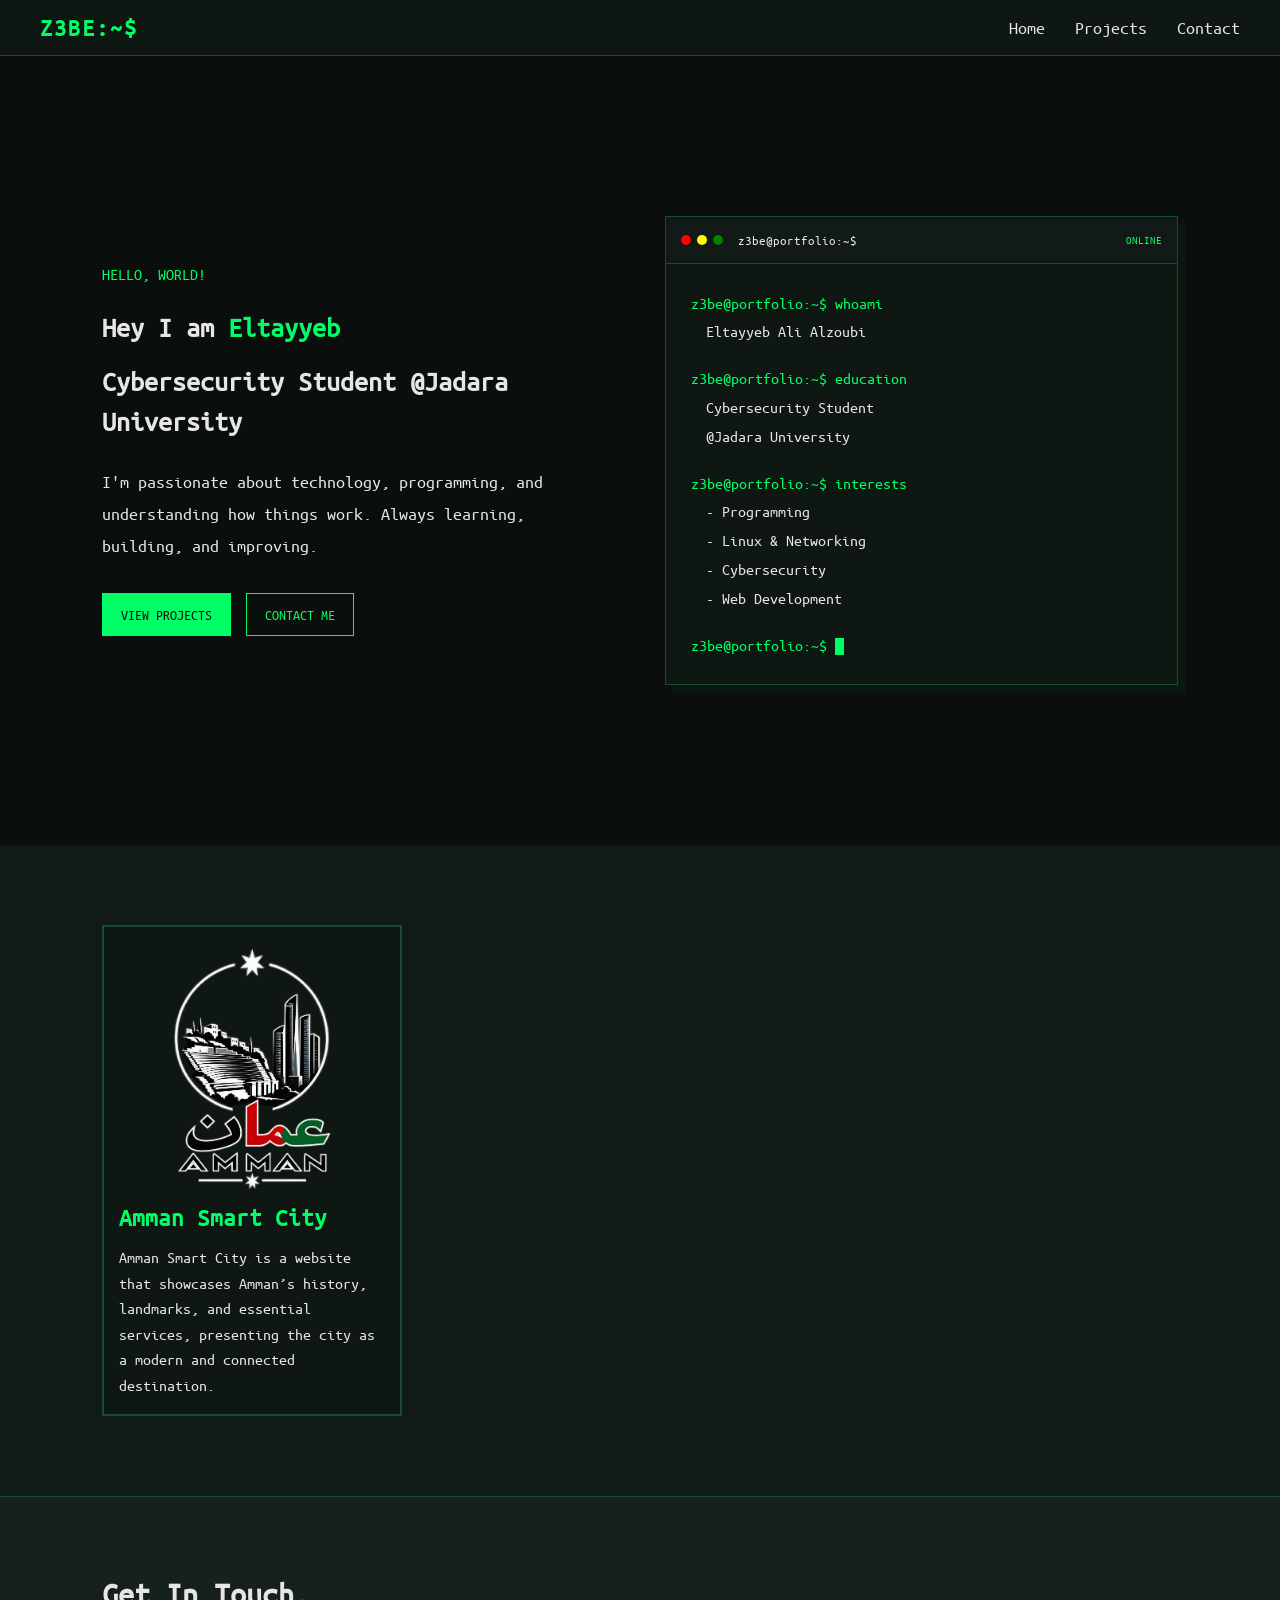
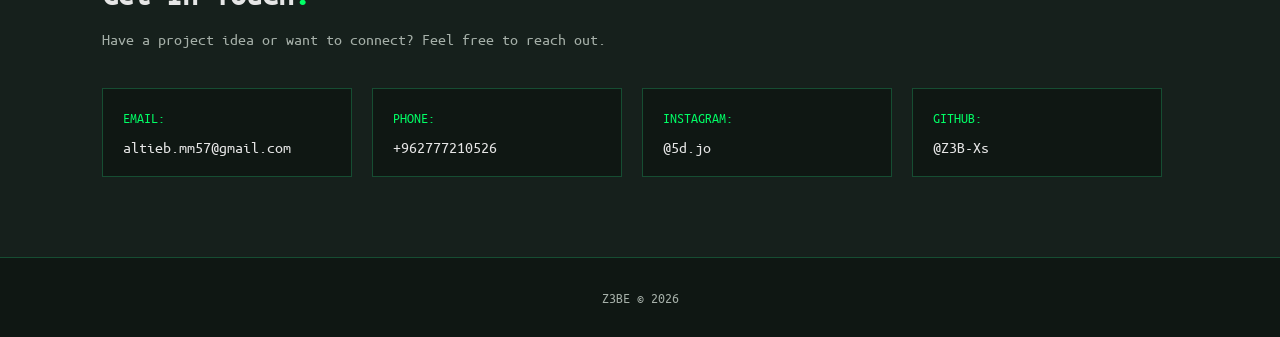
==== index.html @ fecc51f5 "commit" ====
<!DOCTYPE html>
<html lang="en">

<head>
    <meta charset="UTF-8">
    <meta name="viewport" content="width=device-width, initial-scale=1.0">
    <link rel="icon" href="images/Z3BE logo(3).png">
    <link rel="stylesheet" href="CSS/style.css">
    <title>Home</title>
</head>

<body>

    <header>

        <div class="logo-container">
            <a href="index.html">
                <h1>Z3BE:~$</h1>
            </a>
        </div>

        <nav>
            <a href="#home">Home</a>
            <a href="#projects">Projects</a>
            <a href="#contact">Contact</a>
        </nav>

    </header>

    <section class="hero" id="home">

        <div class="hero-content">

            <p class="hello">HELLO, WORLD!</p>

            <h2>Hey I am <span class="name">Eltayyeb</span></h2>

            <h2>Cybersecurity Student @Jadara University</h2>

            <p class="description">
                I'm passionate about technology, programming,
                and understanding how things work.
                Always learning, building, and improving.
            </p>

            <div class="hero-buttons">
                <a href="#projects" class="btn-primary">VIEW PROJECTS</a>
                <a href="#contact" class="btn-secondary">CONTACT ME</a>
            </div>

        </div>

        <div class="terminal">

            <div class="terminal-header">


                <div class="terminal-dots">
                    <span></span>
                    <span></span>
                    <span></span>
                </div>

                <p>z3be@portfolio:~$</p>

                <span class="terminal-status">ONLINE</span>

            </div>

            <div class="terminal-body">
                <p class="command">z3be@portfolio:~$ whoami</p>
                <p class="output">Eltayyeb Ali Alzoubi</p>

                <p class="command">z3be@portfolio:~$ education</p>
                <p class="output">Cybersecurity Student</p>
                <p class="output">@Jadara University</p>

                <p class="command">z3be@portfolio:~$ interests</p>
                <p class="output">- Programming</p>
                <p class="output">- Linux & Networking</p>
                <p class="output">- Cybersecurity</p>
                <p class="output">- Web Development</p>

                <p class="command">
                    z3be@portfolio:~$ <span class="cursor"></span>
                </p>
            </div>

        </div>

    </section>

    <section class="projects" id="projects">

        <div class="projects-container">

            <div class="card">
                <a href="https://z3b-xs.github.io/smart-city/" target="_blank"><img src="images/Amman Skyline Emblem Logo.webp" alt="Proj1"></a>
                <a href="https://z3b-xs.github.io/smart-city/" target="_blank">
                    <h2>Amman Smart City</h2>
                </a>
                <p>
                    Amman Smart City is a website that showcases Amman’s history, landmarks, and essential services, presenting the city as a modern and connected destination.
                </p>
            </div>

            <!-- <div class="card">
                <p class="label">Project Under Development</p>
                <a href="proj2/v1.1/html/indexv1.1.html" target="_blank"><img src="images/logo-3losh.jpg" alt="Proj1"></a>
                <a href="proj2/v1.1/html/indexv1.1.html" target="_blank">
                    <h2>Alloush Restaurant</h2>
                </a>
                <p>
                    Alloush Restaurant is a modern restaurant website that showcases its menu, signature dishes, location, and contact information, making it easy for customers to explore and order their favorite meals.
                </p>
            </div> -->

        </div>

    </section>

    <section class="contact" id="contact">

        <h2>Get In Touch<span>.</span></h2>

        <p class="contact-description">
            Have a project idea or want to connect?
            Feel free to reach out.
        </p>

        <div class="contact-container">

            <div class="contact-item">
                <span class="contact-label">EMAIL:</span>
                <a href="mailto:altieb.mm57@gmail.com">
                    altieb.mm57@gmail.com
                </a>
            </div>

            <div class="contact-item">
                <span class="contact-label">PHONE:</span>
                <a href="tel:+962777210526">
                    +962777210526
                </a>
            </div>

            <div class="contact-item">
                <span class="contact-label">INSTAGRAM:</span>
                <a href="https://instagram.com/5d.jo" target="_blank" rel="noopener noreferrer">
                    @5d.jo
                </a>
            </div>

            <div class="contact-item">
                <span class="contact-label">GITHUB:</span>
                <a href="https://github.com/Z3B-Xs" target="_blank" rel="noopener noreferrer">
                    @Z3B-Xs
                </a>
            </div>

        </div>

    </section>

    <footer>
        Z3BE &copy; 2026
    </footer>

</body>

</html>
---- CSS/style.css ----
:root {
    --bg: #0a0f0d;
    --card: #0F1713;
    --green: #00FF66;
    --text: #E6E6E6;
    --border: #164d32;
}

@font-face {
    font-family: "UbuntuMono";
    src: url("../Fonts/UbuntuMono-Regular.ttf") format("truetype");
    font-weight: 400;
    font-style: normal;
}

* {
    box-sizing: border-box;
    margin: 0;
    padding: 0;
}

body {
    background-color: var(--bg);
    color: var(--text);
    font-family: "UbuntuMono", monospace;
}

html {
    scroll-behavior: smooth;
}

/*====================
        Header
  ====================*/

header {
    display: flex;
    align-items: center;
    justify-content: space-between;
    padding: 15px 40px;
    background-color: var(--card);
    border-bottom: 1px solid var(--border);
    position: sticky;
    top: 0;
    z-index: 999;
}

.logo-container h1 {
    color: var(--green);
    font-size: 24px;
    letter-spacing: 2px;
}

.logo-container a {
    text-decoration: none;
}

nav {
    display: flex;
    align-items: center;
    gap: 30px;
}

nav a {
    position: relative;
    text-decoration: none;
    color: var(--text);
    font-size: 18px;
    transition: 0.25s ease-in-out;
}

nav a::before {
    content: "> ";
    position: absolute;
    left: -15px;
    color: var(--green);
    opacity: 0;
    transition: 0.25s ease-in-out;
}

nav a:hover {
    color: #00B84F;
}

nav a:hover::before {
    opacity: 1;
}

/*====================
        Hero
====================*/

.hero {
    min-height: calc(100vh - 111px);
    display: grid;
    grid-template-columns: 1fr 1fr;
    align-items: center;
    gap: 50px;
    padding: 60px 8%;
}

.hero-content {
    max-width: 650px;
    min-width: 0;
}

.hello {
    color: var(--green);
    font-size: 16px;
    margin-bottom: 25px;
}

.hero-content h2 {
    font-size: 28px;
    line-height: 1.4;
    margin-bottom: 15px;
}

.name {
    color: var(--green);
}

.description {
    color: var(--text);
    font-size: 18px;
    line-height: 1.8;
    max-width: 550px;
    margin-top: 25px;
}

.hero-buttons {
    display: flex;
    flex-wrap: wrap;
    gap: 15px;
    margin-top: 30px;
}

.hero-buttons a {
    display: inline-block;
    padding: 12px 18px;
    text-decoration: none;
    text-align: center;
    font-size: 14px;
    border: 1px solid var(--green);
    transition: 0.25s ease-in-out;
}

.btn-primary {
    background-color: var(--green);
    color: var(--bg);
}

.btn-primary:hover {
    background-color: transparent;
    color: var(--green);
}

.btn-secondary {
    background-color: transparent;
    color: var(--green);
}

.btn-secondary:hover {
    background-color: var(--green);
    color: var(--bg);
}

/*====================
        Terminal
====================*/

.terminal {
    min-width: 0;
    background-color: var(--card);
    border: 1px solid var(--border);
    box-shadow: 8px 8px 0 rgba(0, 255, 102, 0.04);
}

.terminal-header {
    display: flex;
    align-items: center;
    gap: 15px;
    padding: 15px;
    background-color: #121a17;
    border-bottom: 1px solid var(--border);
}

.terminal-dots {
    display: flex;
    gap: 6px;
}

.terminal-dots span {
    width: 10px;
    height: 10px;
    border-radius: 50%;
    background-color: red;
}

.terminal-dots span:nth-child(2) {
    background-color: yellow;
}

.terminal-dots span:nth-child(3) {
    background-color: green;
}

.terminal-header p {
    color: var(--text);
    font-size: 13px;
}

.terminal-status {
    margin-left: auto;
    color: var(--green);
    font-size: 11px;
}

.terminal-body {
    padding: 25px;
    line-height: 1.8;
    overflow-wrap: anywhere;
}

.command {
    color: var(--green);
    margin-top: 18px;
}

.command:first-child {
    margin-top: 0;
}

.output {
    color: var(--text);
    padding-left: 15px;
}

.cursor {
    display: inline-block;
    width: 9px;
    height: 17px;
    background-color: var(--green);
    vertical-align: middle;
    animation: blink 1s steps(2, start) infinite;
}

@keyframes blink {
    to {
        visibility: hidden;
    }
}

/*====================
        Projects
====================*/

.projects {
    background-color: #121a17;
    padding: 80px 8%;
}

.projects-container {
    display: flex;
    flex-wrap: wrap;
    gap: 20px;
}

.card {
    position: relative;
    background-color: var(--card);
    border: 2px solid var(--border);
    width: 300px;
    min-height: 400px;
    padding: 15px;
}

.card:hover {
    box-shadow: 3px 3px rgba(0, 255, 102, 0.12);
    transform: translateY(-5px);
}

.card img {
    width: 100%;
    height: 250px;
    object-fit: contain;
    margin-bottom: 10px;
}

.card .label {
    position: absolute;
    top: 5px;
    right: 5px;
    z-index: 999;
    border: 1px solid var(--border);
    border-radius: 25px;
    padding: 10px;
    background-color: var(--bg);
}

.card h2 {
    color: var(--green);
    font-size: 25px;
    margin-bottom: 15px;
}

.card a {
    text-decoration: none;
}

.card p {
    color: var(--text);
    line-height: 1.6;
    overflow-wrap: anywhere;
}

/*====================
        Contact
====================*/

.contact {
    background-color: #16201c;
    padding: 80px 8%;
    border-top: 1px solid var(--border);
}

.contact h2 {
    color: var(--text);
    font-size: 32px;
    margin-bottom: 15px;
}

.contact h2 span {
    color: var(--green);
}

.contact-description {
    color: #a6b0a9;
    font-size: 16px;
    line-height: 1.8;
    margin-bottom: 35px;
}

.contact-container {
    display: flex;
    flex-wrap: wrap;
    gap: 20px;
}

.contact-item {
    display: flex;
    flex-direction: column;
    gap: 12px;
    background-color: var(--card);
    border: 1px solid var(--border);
    padding: 20px;
    width: 250px;
    overflow-wrap: anywhere;
    /* transition: 0.25s ease-in-out; */
}

.contact-item:hover {
    border-color: var(--green);
    transform: translateY(-4px);
    box-shadow: 3px 3px rgba(0, 255, 102, 0.12);
}

.contact-label {
    color: var(--green);
    font-size: 14px;
}

.contact-item a {
    color: var(--text);
    text-decoration: none;
    font-size: 16px;
    transition: 0.25s ease-in-out;
}

.contact-item a:hover {
    color: var(--green);
}

/*====================
        Footer
====================*/

footer {
    min-height: 80px;
    display: flex;
    align-items: center;
    justify-content: center;
    padding: 20px;
    background-color: var(--card);
    border-top: 1px solid var(--border);
    color: #a6b0a9;
    font-size: 14px;
    text-align: center;
}

/*====================
   Tablet & Small Screens
====================*/

@media (max-width: 768px) {

    header {
        padding: 15px 6%;
    }

    nav {
        gap: 20px;
    }

    nav a {
        font-size: 16px;
    }

    .hero {
        grid-template-columns: 1fr;
        min-height: auto;
        padding: 50px 6%;
        gap: 35px;
    }

    .hero-content {
        max-width: 100%;
    }

    .terminal {
        width: 100%;
    }

    .projects {
        padding: 50px 6%;
    }

    .projects-container {
        justify-content: center;
    }

    .card {
        width: 100%;
        max-width: 400px;
        min-height: auto;
    }

    .contact {
        padding: 50px 6%;
    }

    .contact-container {
        justify-content: center;
    }

    .contact-item {
        width: 100%;
        max-width: 400px;
    }
}

/*====================
      Mobile Phones
====================*/

@media (max-width: 600px) {

    header {
        flex-direction: column;
        gap: 18px;
        padding: 18px 15px;
    }

    .logo-container h1 {
        font-size: 22px;
    }

    nav {
        gap: 22px;
    }

    nav a {
        font-size: 15px;
    }

    nav a::before {
        left: -12px;
    }

    .hero {
        padding: 40px 20px;
        gap: 30px;
    }

    .hello {
        font-size: 14px;
        margin-bottom: 18px;
    }

    .hero-content h2 {
        font-size: 22px;
        margin-bottom: 12px;
    }

    .description {
        font-size: 16px;
        line-height: 1.7;
        margin-top: 20px;
    }

    .hero-buttons {
        flex-direction: column;
        gap: 12px;
        margin-top: 25px;
    }

    .hero-buttons a {
        width: 100%;
        padding: 13px;
    }

    .terminal-header {
        gap: 8px;
        padding: 12px;
    }

    .terminal-header p {
        font-size: 11px;
    }

    .terminal-status {
        font-size: 10px;
    }

    .terminal-body {
        padding: 18px 14px;
        font-size: 14px;
        line-height: 1.8;
    }

    .cursor {
        width: 8px;
        height: 15px;
    }

    .projects {
        padding: 45px 20px;
    }

    .card {
        padding: 12px;
    }

    .card img {
        height: 200px;
    }

    .card h2 {
        font-size: 21px;
    }

    .card p {
        font-size: 14px;
    }

    .contact {
        padding: 45px 20px;
    }

    .contact h2 {
        font-size: 28px;
    }

    .contact-description {
        font-size: 15px;
    }

    .contact-item {
        padding: 18px;
        gap: 10px;
    }

    .contact-item a {
        font-size: 14px;
    }
}
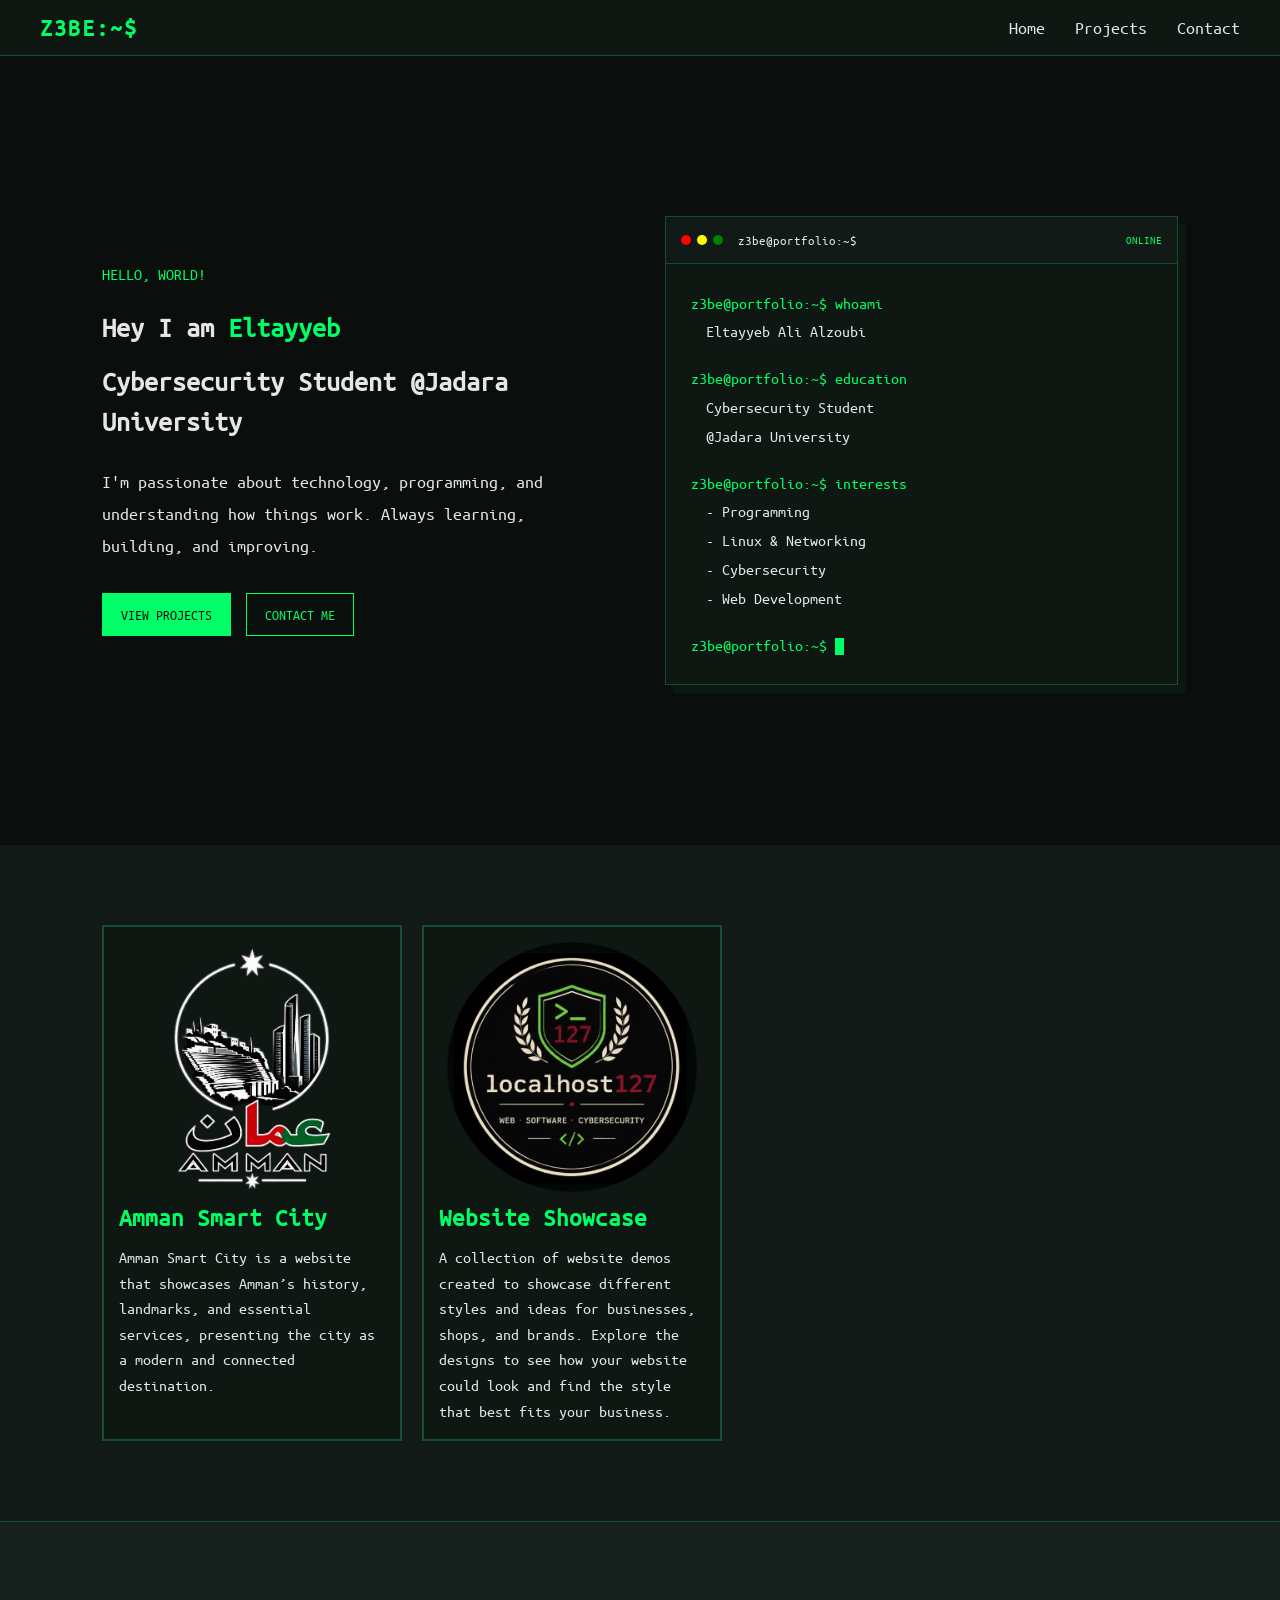
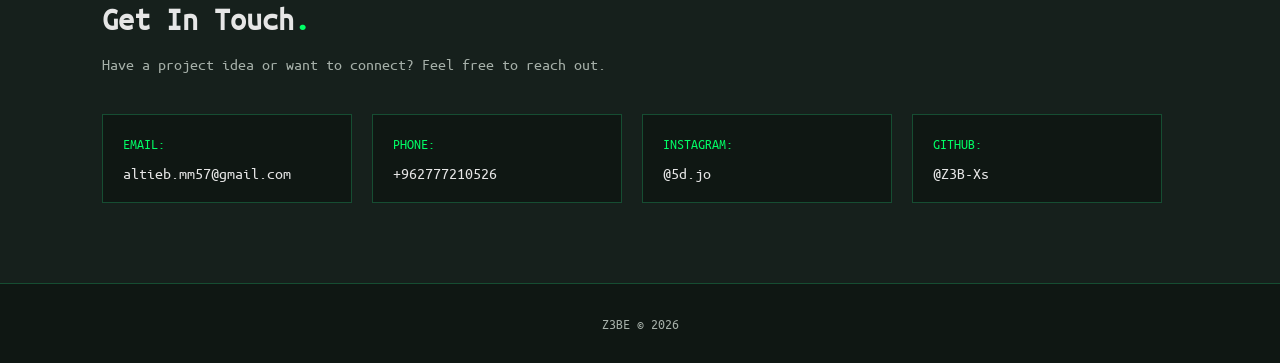
==== commit a1df7906: "1234567890" ====
--- a/index.html
+++ b/index.html
@@ -115,6 +115,16 @@
                 </p>
             </div> -->
 
+            <div class="card">
+                <a href="https://z3b-xs.github.io/z3be.web/" target="_blank"><img src="images/localhost127_circular_logo.png" alt="Proj1"></a>
+                <a href="https://z3b-xs.github.io/z3be.web/" target="_blank">
+                    <h2>Website Showcase</h2>
+                </a>
+                <p>
+                    A collection of website demos created to showcase different styles and ideas for businesses, shops, and brands. Explore the designs to see how your website could look and find the style that best fits your business.
+                </p>
+            </div>
+
         </div>
 
     </section>
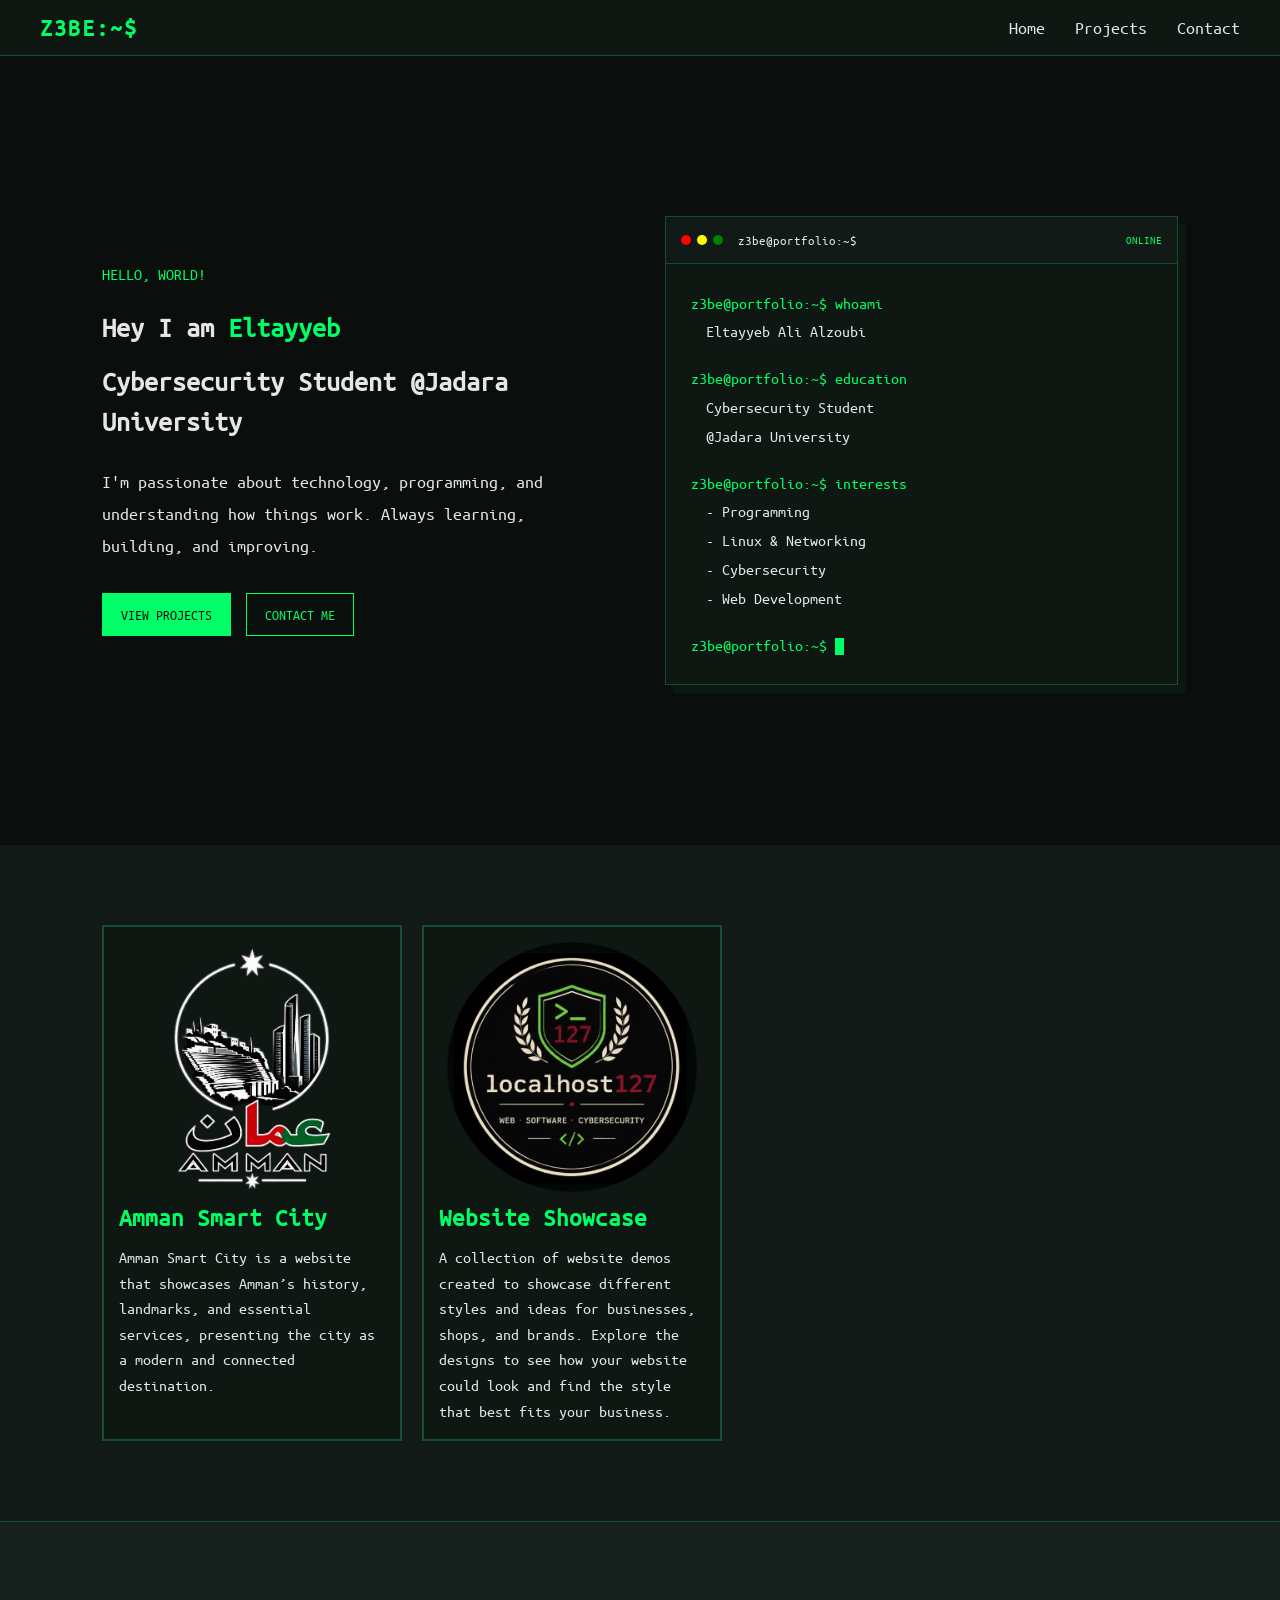
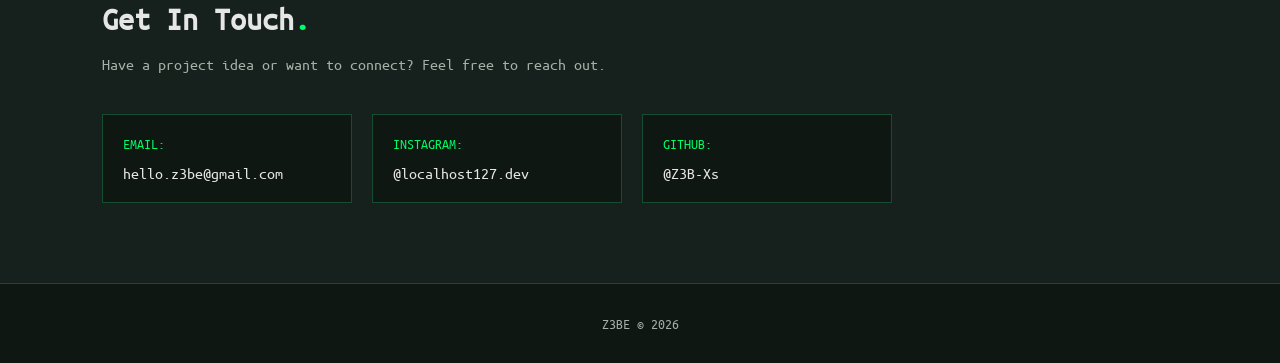
==== commit 034d6ea1: "Update portfolio contact email and Instagram; remove phone" ====
--- a/index.html
+++ b/index.html
@@ -142,22 +142,15 @@
 
             <div class="contact-item">
                 <span class="contact-label">EMAIL:</span>
-                <a href="mailto:altieb.mm57@gmail.com">
-                    altieb.mm57@gmail.com
-                </a>
-            </div>
-
-            <div class="contact-item">
-                <span class="contact-label">PHONE:</span>
-                <a href="tel:+962777210526">
-                    +962777210526
+                <a href="mailto:hello.z3be@gmail.com">
+                    hello.z3be@gmail.com
                 </a>
             </div>
 
             <div class="contact-item">
                 <span class="contact-label">INSTAGRAM:</span>
-                <a href="https://instagram.com/5d.jo" target="_blank" rel="noopener noreferrer">
-                    @5d.jo
+                <a href="https://instagram.com/localhost127.dev" target="_blank" rel="noopener noreferrer">
+                    @localhost127.dev
                 </a>
             </div>
 
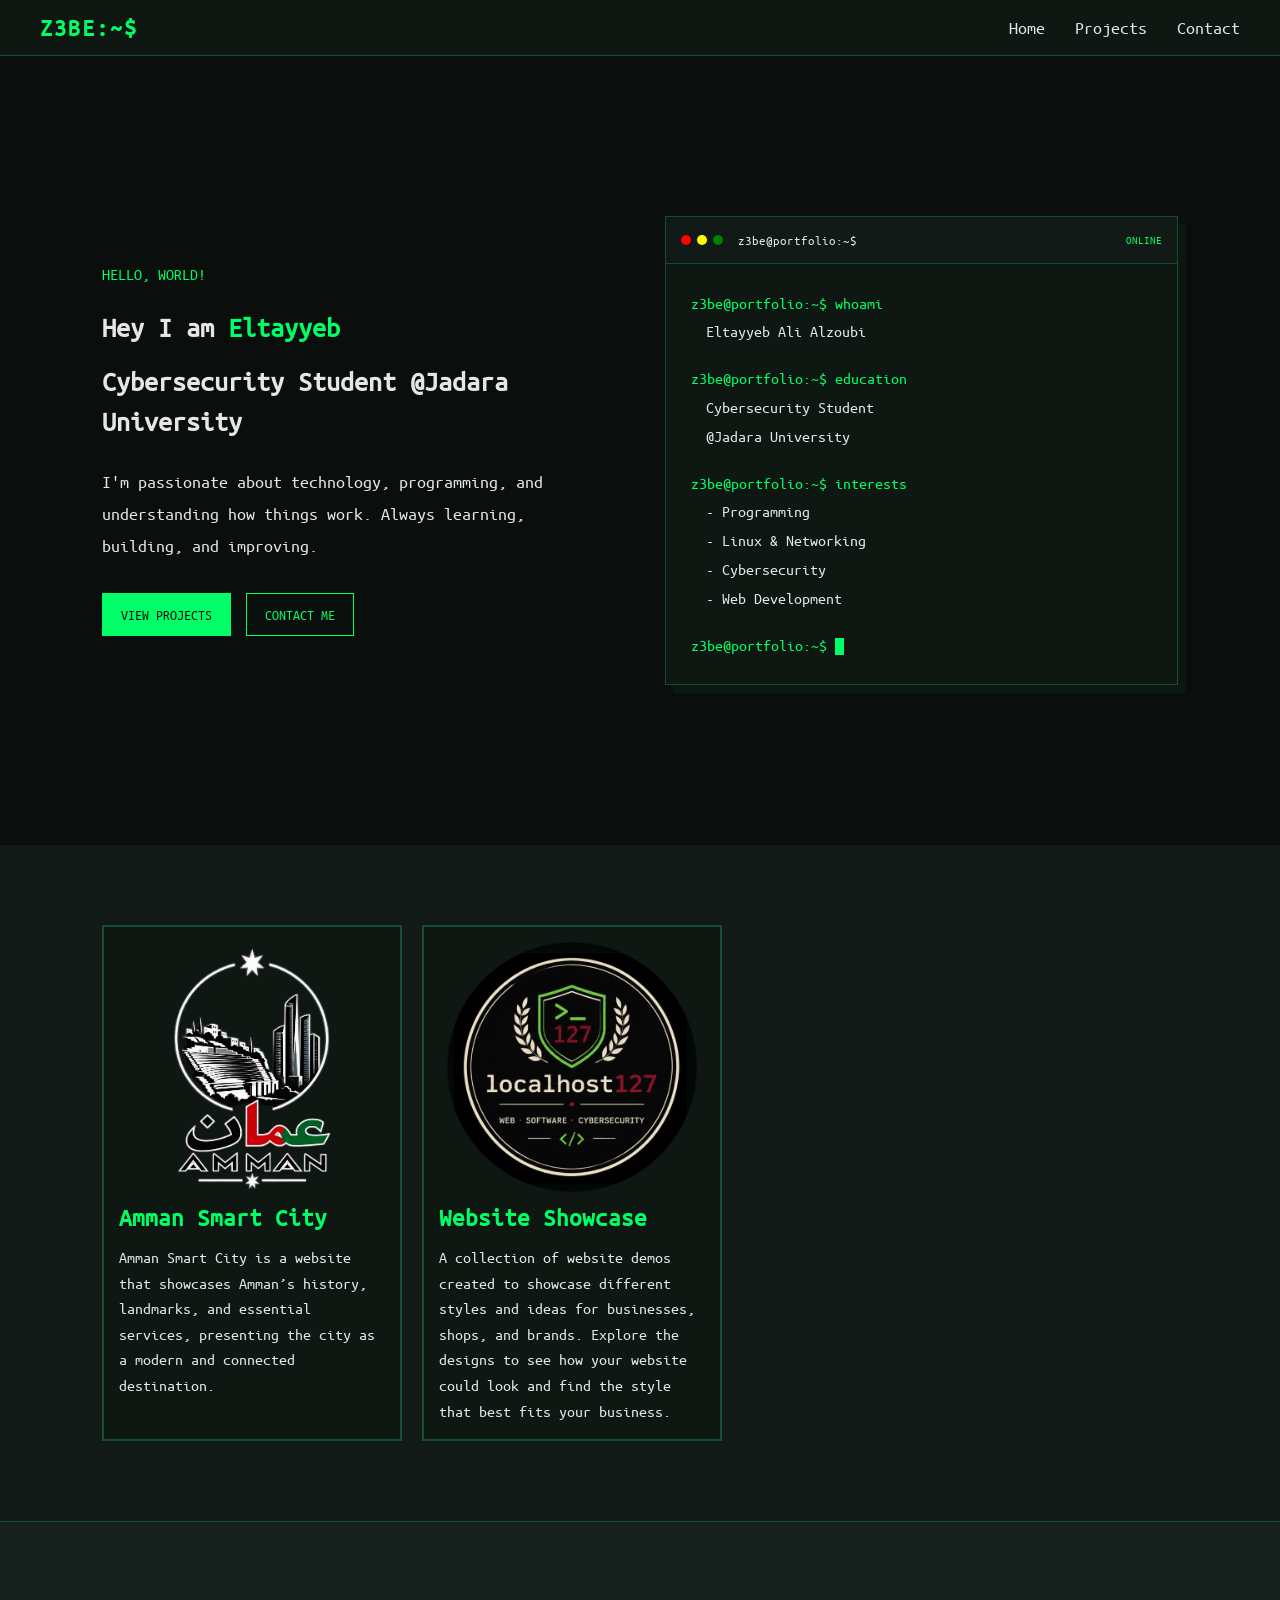
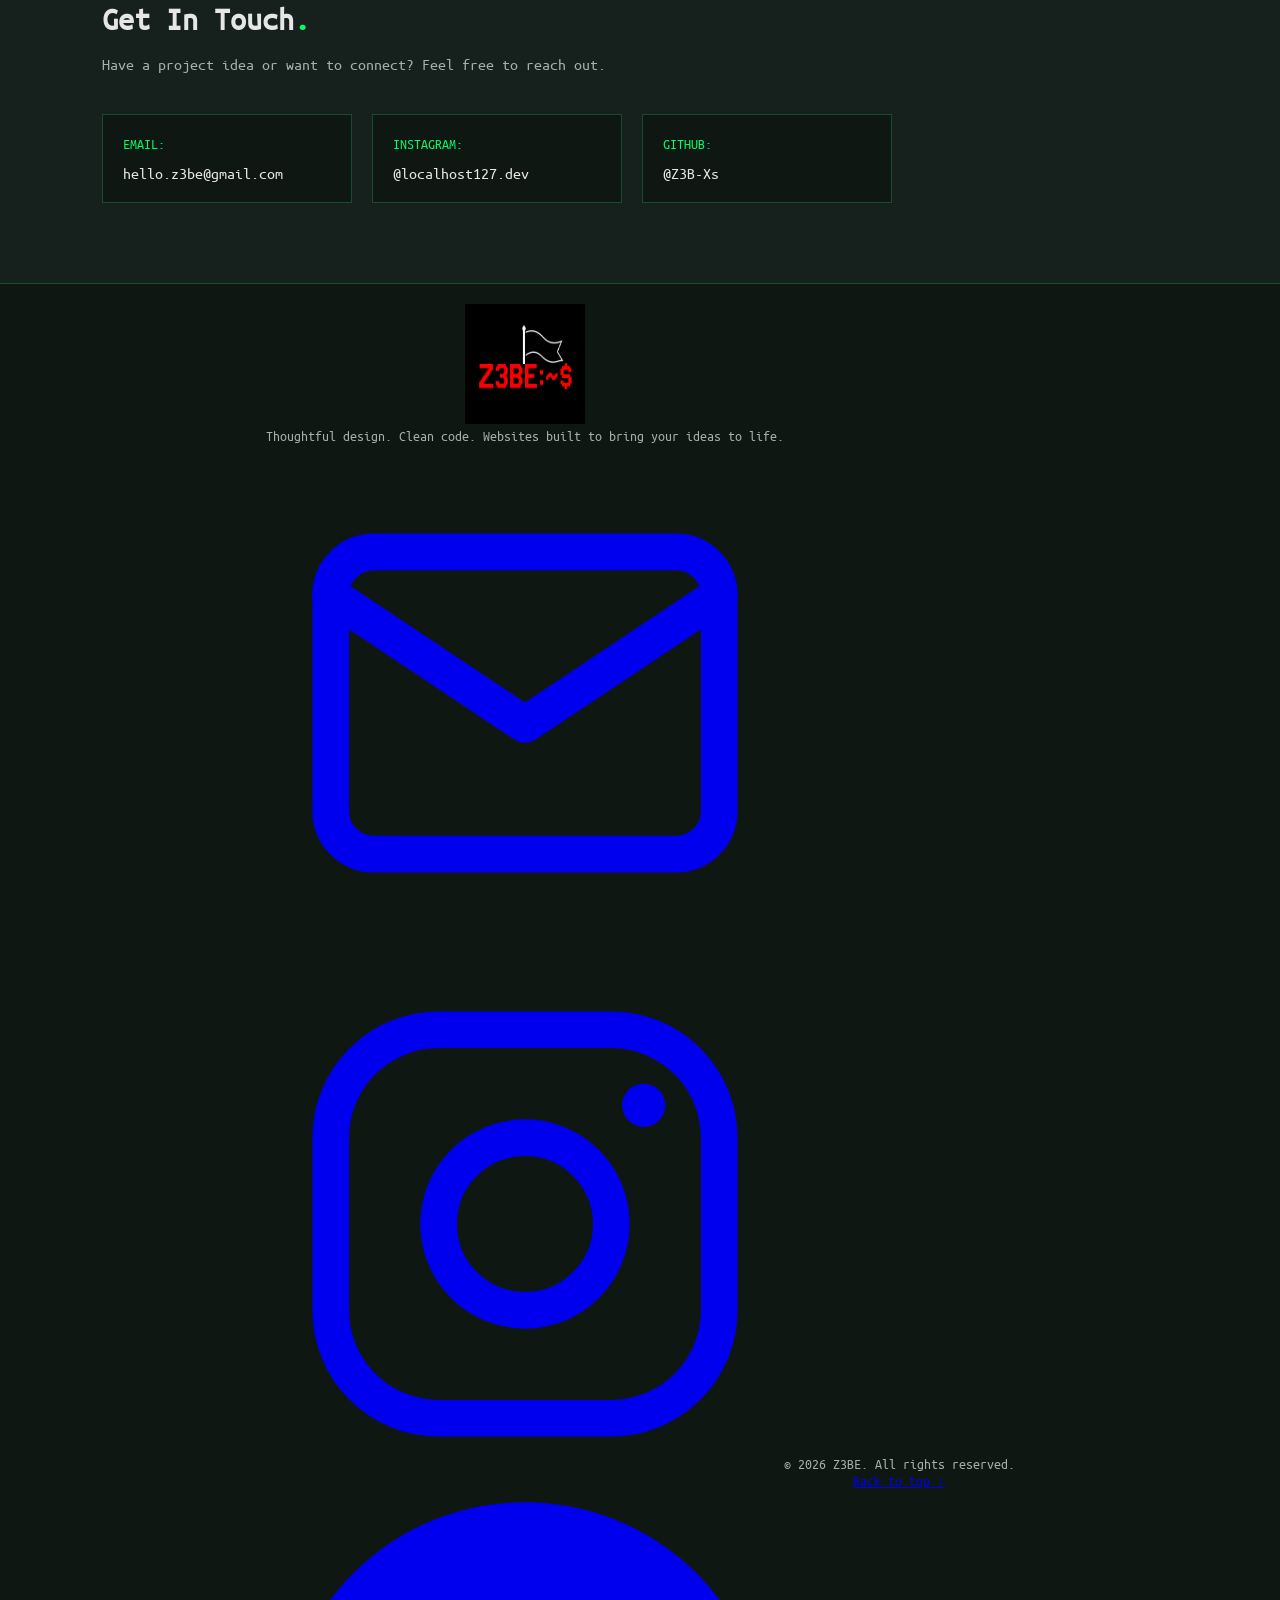
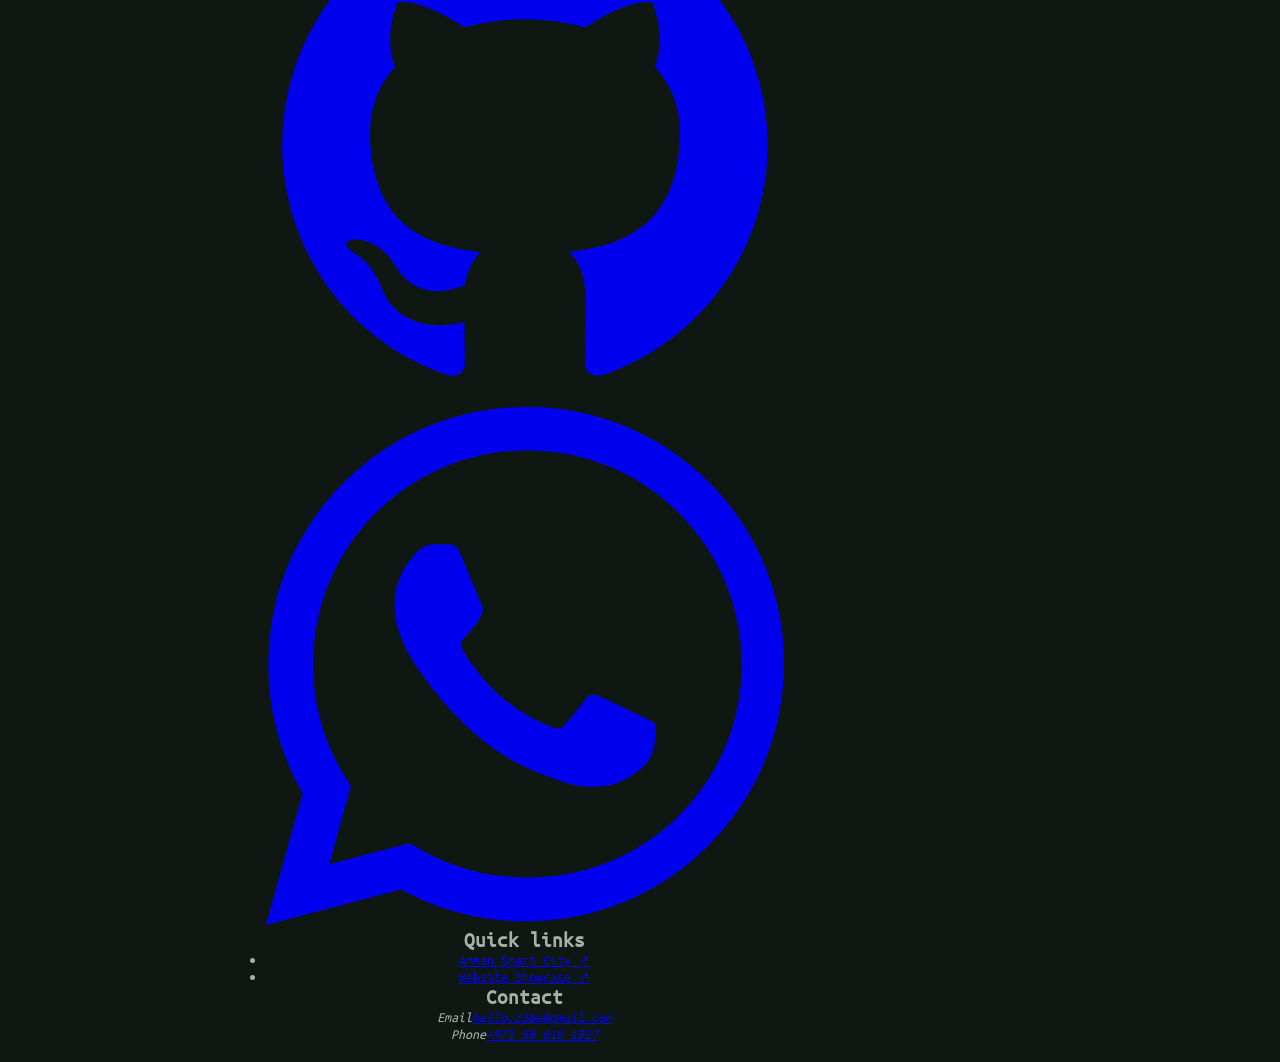
==== commit 2c30118a: "Add branded footer with social, project and contact links" ====
--- a/index.html
+++ b/index.html
@@ -165,8 +165,49 @@
 
     </section>
 
-    <footer>
-        Z3BE &copy; 2026
+    <footer class="site-footer">
+        <div class="footer-content">
+            <div class="footer-brand">
+                <a class="footer-logo" href="#home" aria-label="Z3BE — back to home">
+                    <img src="images/Z3BE logo(3).png" alt="Z3BE logo" width="120" height="120" loading="lazy">
+                </a>
+                <p class="footer-description">Thoughtful design. Clean code. Websites built to bring your ideas to life.</p>
+                <div class="footer-socials" role="group" aria-label="Social and contact links">
+                    <a href="mailto:hello.z3be@gmail.com" aria-label="Email Z3BE">
+                        <svg viewBox="0 0 24 24" fill="none" stroke="currentColor" stroke-width="1.7" stroke-linecap="round" stroke-linejoin="round" aria-hidden="true" focusable="false"><rect x="3" y="5" width="18" height="14" rx="2"/><path d="m3 7 9 6 9-6"/></svg>
+                    </a>
+                    <a href="https://www.instagram.com/localhost127.dev/" target="_blank" rel="noopener noreferrer" aria-label="Z3BE on Instagram (opens in a new tab)">
+                        <svg viewBox="0 0 24 24" fill="none" stroke="currentColor" stroke-width="1.7" aria-hidden="true" focusable="false"><rect x="3" y="3" width="18" height="18" rx="5"/><circle cx="12" cy="12" r="4"/><circle cx="17.5" cy="6.5" r="1" fill="currentColor" stroke="none"/></svg>
+                    </a>
+                    <a href="https://github.com/Z3B-Xs" target="_blank" rel="noopener noreferrer" aria-label="Z3BE on GitHub (opens in a new tab)">
+                        <svg viewBox="0 0 24 24" fill="currentColor" aria-hidden="true" focusable="false"><path d="M12 .75a11.25 11.25 0 0 0-3.558 21.923c.563.104.768-.244.768-.542 0-.267-.01-.975-.015-1.914-3.13.68-3.79-1.509-3.79-1.509-.512-1.3-1.25-1.646-1.25-1.646-1.022-.7.078-.686.078-.686 1.13.08 1.725 1.16 1.725 1.16 1.004 1.722 2.633 1.225 3.274.937.102-.728.393-1.225.715-1.507-2.498-.284-5.124-1.25-5.124-5.563 0-1.229.439-2.234 1.16-3.021-.116-.285-.503-1.43.11-2.98 0 0 .945-.303 3.094 1.154a10.78 10.78 0 0 1 5.626 0c2.148-1.457 3.09-1.154 3.09-1.154.616 1.55.229 2.695.113 2.98.724.787 1.159 1.792 1.159 3.021 0 4.324-2.63 5.276-5.136 5.555.404.348.765 1.034.765 2.084 0 1.505-.014 2.72-.014 3.09 0 .3.203.65.774.54A11.252 11.252 0 0 0 12 .75Z"/></svg>
+                    </a>
+                    <a href="https://wa.me/971506181827" target="_blank" rel="noopener noreferrer" aria-label="Chat with Z3BE on WhatsApp (opens in a new tab)">
+                        <svg viewBox="0 0 24 24" fill="currentColor" aria-hidden="true" focusable="false"><path d="M20.52 3.48A11.88 11.88 0 0 0 12.05 0C5.47 0 .11 5.35.11 11.93c0 2.1.55 4.15 1.59 5.96L0 24l6.26-1.64a11.9 11.9 0 0 0 5.78 1.47h.01c6.58 0 11.94-5.35 11.95-11.93a11.85 11.85 0 0 0-3.48-8.42ZM12.05 21.8a9.87 9.87 0 0 1-5.03-1.38l-.36-.21-3.72.97.99-3.63-.24-.37a9.86 9.86 0 0 1-1.51-5.25c0-5.47 4.45-9.92 9.93-9.92a9.85 9.85 0 0 1 7.02 2.91 9.85 9.85 0 0 1 2.91 7.03c0 5.47-4.45 9.92-9.99 9.85Zm5.45-7.42c-.3-.15-1.77-.87-2.04-.97-.28-.1-.48-.15-.68.15-.2.3-.77.97-.95 1.17-.17.2-.35.22-.65.07-.3-.15-1.26-.46-2.4-1.48-.89-.79-1.49-1.77-1.67-2.07-.17-.3-.02-.46.13-.61.13-.13.3-.35.45-.53.15-.17.2-.3.3-.5.1-.2.05-.37-.03-.52-.07-.15-.67-1.62-.92-2.22-.24-.58-.49-.5-.67-.51h-.57c-.2 0-.52.07-.8.37-.27.3-1.04 1.02-1.04 2.49s1.07 2.89 1.22 3.09c.15.2 2.1 3.2 5.09 4.49.71.31 1.27.49 1.7.63.71.22 1.36.19 1.87.11.57-.09 1.77-.72 2.02-1.42.25-.7.25-1.3.17-1.42-.07-.13-.27-.2-.57-.35Z"/></svg>
+                    </a>
+                </div>
+            </div>
+
+            <div class="footer-links">
+                <h2>Quick links</h2>
+                <ul>
+                    <li><a href="https://z3b-xs.github.io/smart-city/" target="_blank" rel="noopener noreferrer">Amman Smart City <span aria-hidden="true">↗</span></a></li>
+                    <li><a href="https://z3b-xs.github.io/z3be.web/" target="_blank" rel="noopener noreferrer">Website Showcase <span aria-hidden="true">↗</span></a></li>
+                </ul>
+            </div>
+
+            <div class="footer-contact">
+                <h2>Contact</h2>
+                <address>
+                    <div><span class="footer-contact-label">Email</span><a href="mailto:hello.z3be@gmail.com">hello.z3be@gmail.com</a></div>
+                    <div><span class="footer-contact-label">Phone</span><a href="tel:+971506181827">+971 50 618 1827</a></div>
+                </address>
+            </div>
+        </div>
+        <div class="footer-bottom">
+            <p>&copy; 2026 Z3BE. All rights reserved.</p>
+            <a href="#home">Back to top <span aria-hidden="true">↑</span></a>
+        </div>
     </footer>
 
 </body>
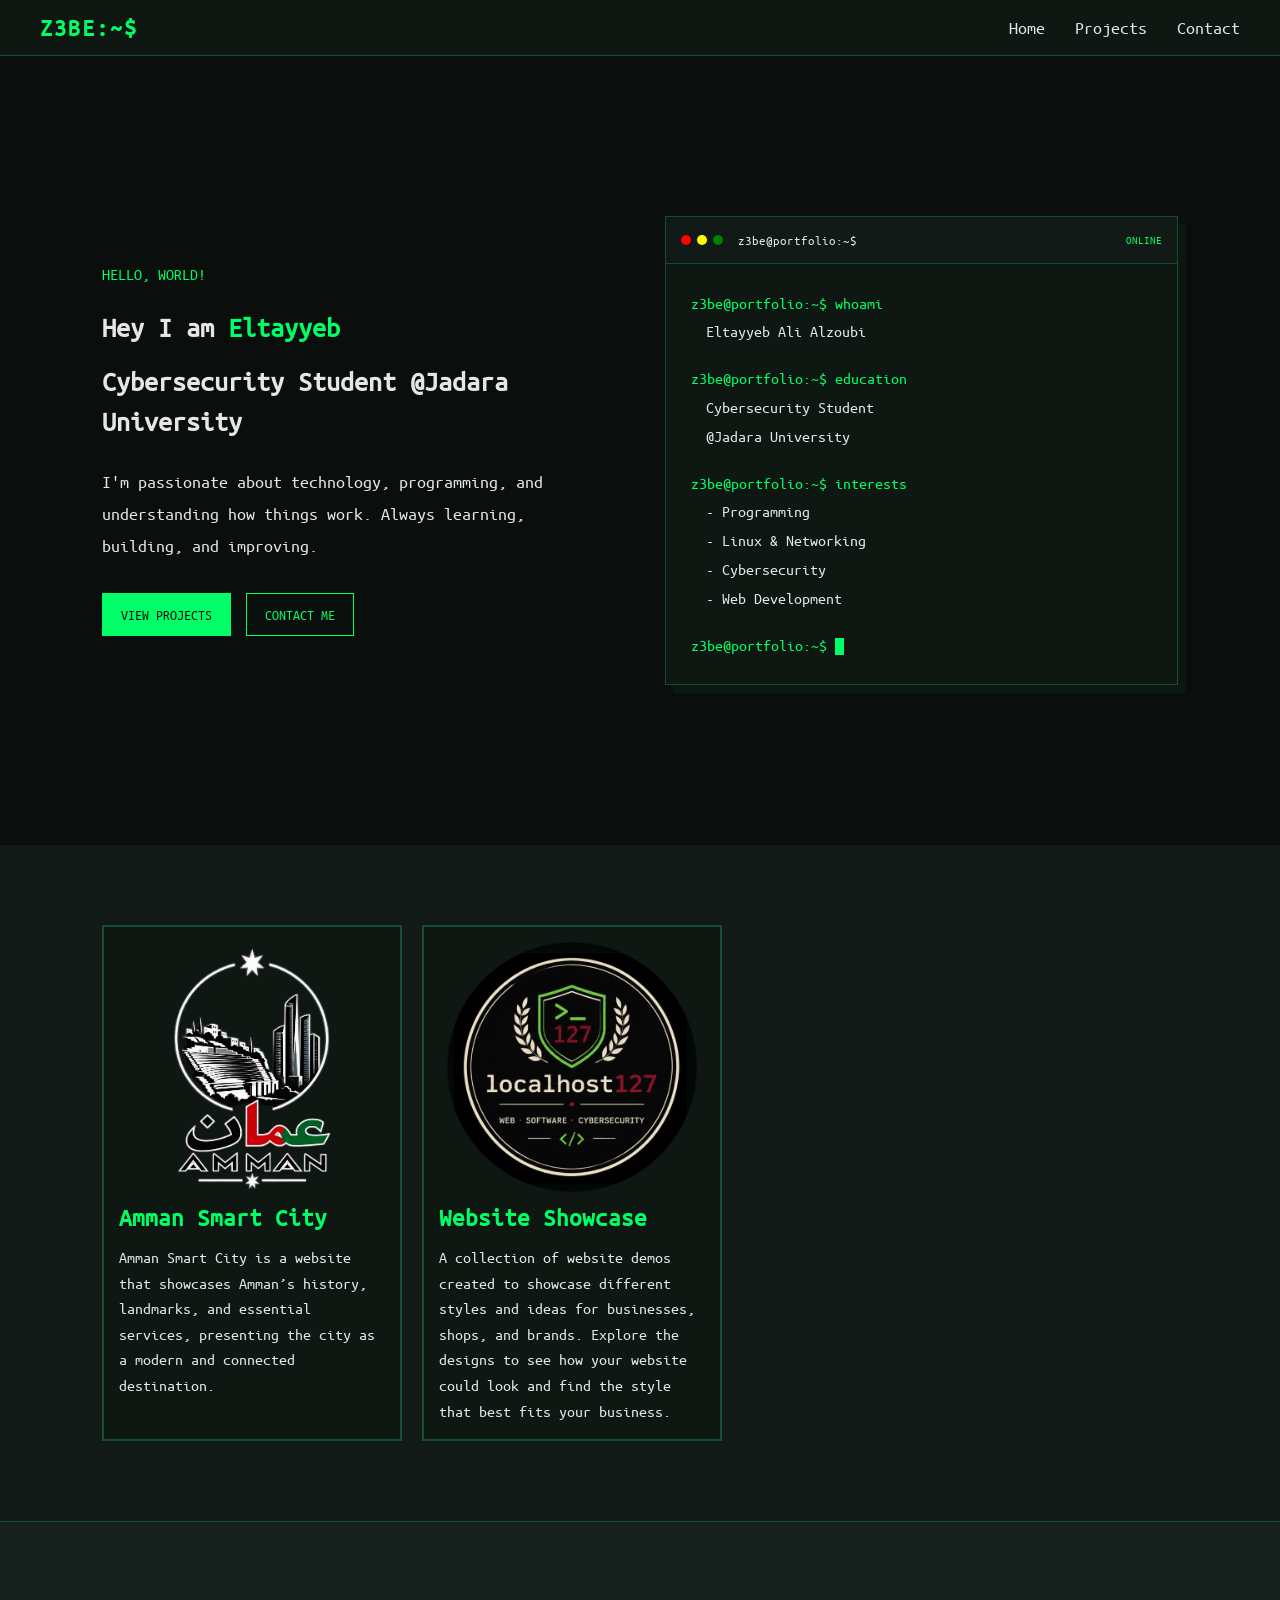
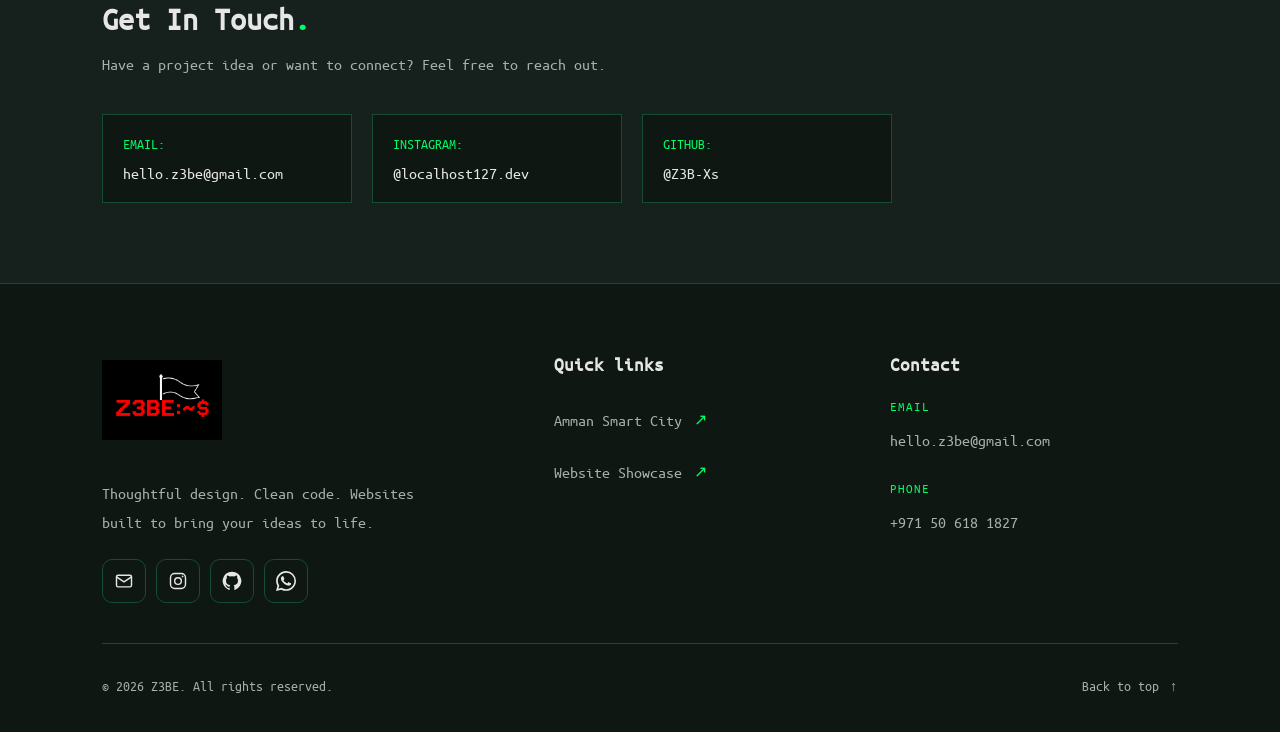
==== commit 5407c161: "Set explicit footer icon sizes and refresh stylesheet cache" ====
--- a/index.html
+++ b/index.html
@@ -5,7 +5,7 @@
     <meta charset="UTF-8">
     <meta name="viewport" content="width=device-width, initial-scale=1.0">
     <link rel="icon" href="images/Z3BE logo(3).png">
-    <link rel="stylesheet" href="CSS/style.css">
+    <link rel="stylesheet" href="CSS/style.css?v=footer-icons-20261119">
     <title>Home</title>
 </head>
 
@@ -169,21 +169,21 @@
         <div class="footer-content">
             <div class="footer-brand">
                 <a class="footer-logo" href="#home" aria-label="Z3BE — back to home">
-                    <img src="images/Z3BE logo(3).png" alt="Z3BE logo" width="120" height="120" loading="lazy">
+                    <img src="images/Z3BE logo(3).png" alt="Z3BE logo" width="88" height="88" loading="lazy">
                 </a>
                 <p class="footer-description">Thoughtful design. Clean code. Websites built to bring your ideas to life.</p>
                 <div class="footer-socials" role="group" aria-label="Social and contact links">
                     <a href="mailto:hello.z3be@gmail.com" aria-label="Email Z3BE">
-                        <svg viewBox="0 0 24 24" fill="none" stroke="currentColor" stroke-width="1.7" stroke-linecap="round" stroke-linejoin="round" aria-hidden="true" focusable="false"><rect x="3" y="5" width="18" height="14" rx="2"/><path d="m3 7 9 6 9-6"/></svg>
+                        <svg width="20" height="20" viewBox="0 0 24 24" fill="none" stroke="currentColor" stroke-width="1.7" stroke-linecap="round" stroke-linejoin="round" aria-hidden="true" focusable="false"><rect x="3" y="5" width="18" height="14" rx="2"/><path d="m3 7 9 6 9-6"/></svg>
                     </a>
                     <a href="https://www.instagram.com/localhost127.dev/" target="_blank" rel="noopener noreferrer" aria-label="Z3BE on Instagram (opens in a new tab)">
-                        <svg viewBox="0 0 24 24" fill="none" stroke="currentColor" stroke-width="1.7" aria-hidden="true" focusable="false"><rect x="3" y="3" width="18" height="18" rx="5"/><circle cx="12" cy="12" r="4"/><circle cx="17.5" cy="6.5" r="1" fill="currentColor" stroke="none"/></svg>
+                        <svg width="20" height="20" viewBox="0 0 24 24" fill="none" stroke="currentColor" stroke-width="1.7" aria-hidden="true" focusable="false"><rect x="3" y="3" width="18" height="18" rx="5"/><circle cx="12" cy="12" r="4"/><circle cx="17.5" cy="6.5" r="1" fill="currentColor" stroke="none"/></svg>
                     </a>
                     <a href="https://github.com/Z3B-Xs" target="_blank" rel="noopener noreferrer" aria-label="Z3BE on GitHub (opens in a new tab)">
-                        <svg viewBox="0 0 24 24" fill="currentColor" aria-hidden="true" focusable="false"><path d="M12 .75a11.25 11.25 0 0 0-3.558 21.923c.563.104.768-.244.768-.542 0-.267-.01-.975-.015-1.914-3.13.68-3.79-1.509-3.79-1.509-.512-1.3-1.25-1.646-1.25-1.646-1.022-.7.078-.686.078-.686 1.13.08 1.725 1.16 1.725 1.16 1.004 1.722 2.633 1.225 3.274.937.102-.728.393-1.225.715-1.507-2.498-.284-5.124-1.25-5.124-5.563 0-1.229.439-2.234 1.16-3.021-.116-.285-.503-1.43.11-2.98 0 0 .945-.303 3.094 1.154a10.78 10.78 0 0 1 5.626 0c2.148-1.457 3.09-1.154 3.09-1.154.616 1.55.229 2.695.113 2.98.724.787 1.159 1.792 1.159 3.021 0 4.324-2.63 5.276-5.136 5.555.404.348.765 1.034.765 2.084 0 1.505-.014 2.72-.014 3.09 0 .3.203.65.774.54A11.252 11.252 0 0 0 12 .75Z"/></svg>
+                        <svg width="20" height="20" viewBox="0 0 24 24" fill="currentColor" aria-hidden="true" focusable="false"><path d="M12 .75a11.25 11.25 0 0 0-3.558 21.923c.563.104.768-.244.768-.542 0-.267-.01-.975-.015-1.914-3.13.68-3.79-1.509-3.79-1.509-.512-1.3-1.25-1.646-1.25-1.646-1.022-.7.078-.686.078-.686 1.13.08 1.725 1.16 1.725 1.16 1.004 1.722 2.633 1.225 3.274.937.102-.728.393-1.225.715-1.507-2.498-.284-5.124-1.25-5.124-5.563 0-1.229.439-2.234 1.16-3.021-.116-.285-.503-1.43.11-2.98 0 0 .945-.303 3.094 1.154a10.78 10.78 0 0 1 5.626 0c2.148-1.457 3.09-1.154 3.09-1.154.616 1.55.229 2.695.113 2.98.724.787 1.159 1.792 1.159 3.021 0 4.324-2.63 5.276-5.136 5.555.404.348.765 1.034.765 2.084 0 1.505-.014 2.72-.014 3.09 0 .3.203.65.774.54A11.252 11.252 0 0 0 12 .75Z"/></svg>
                     </a>
                     <a href="https://wa.me/971506181827" target="_blank" rel="noopener noreferrer" aria-label="Chat with Z3BE on WhatsApp (opens in a new tab)">
-                        <svg viewBox="0 0 24 24" fill="currentColor" aria-hidden="true" focusable="false"><path d="M20.52 3.48A11.88 11.88 0 0 0 12.05 0C5.47 0 .11 5.35.11 11.93c0 2.1.55 4.15 1.59 5.96L0 24l6.26-1.64a11.9 11.9 0 0 0 5.78 1.47h.01c6.58 0 11.94-5.35 11.95-11.93a11.85 11.85 0 0 0-3.48-8.42ZM12.05 21.8a9.87 9.87 0 0 1-5.03-1.38l-.36-.21-3.72.97.99-3.63-.24-.37a9.86 9.86 0 0 1-1.51-5.25c0-5.47 4.45-9.92 9.93-9.92a9.85 9.85 0 0 1 7.02 2.91 9.85 9.85 0 0 1 2.91 7.03c0 5.47-4.45 9.92-9.99 9.85Zm5.45-7.42c-.3-.15-1.77-.87-2.04-.97-.28-.1-.48-.15-.68.15-.2.3-.77.97-.95 1.17-.17.2-.35.22-.65.07-.3-.15-1.26-.46-2.4-1.48-.89-.79-1.49-1.77-1.67-2.07-.17-.3-.02-.46.13-.61.13-.13.3-.35.45-.53.15-.17.2-.3.3-.5.1-.2.05-.37-.03-.52-.07-.15-.67-1.62-.92-2.22-.24-.58-.49-.5-.67-.51h-.57c-.2 0-.52.07-.8.37-.27.3-1.04 1.02-1.04 2.49s1.07 2.89 1.22 3.09c.15.2 2.1 3.2 5.09 4.49.71.31 1.27.49 1.7.63.71.22 1.36.19 1.87.11.57-.09 1.77-.72 2.02-1.42.25-.7.25-1.3.17-1.42-.07-.13-.27-.2-.57-.35Z"/></svg>
+                        <svg width="20" height="20" viewBox="0 0 24 24" fill="currentColor" aria-hidden="true" focusable="false"><path d="M20.52 3.48A11.88 11.88 0 0 0 12.05 0C5.47 0 .11 5.35.11 11.93c0 2.1.55 4.15 1.59 5.96L0 24l6.26-1.64a11.9 11.9 0 0 0 5.78 1.47h.01c6.58 0 11.94-5.35 11.95-11.93a11.85 11.85 0 0 0-3.48-8.42ZM12.05 21.8a9.87 9.87 0 0 1-5.03-1.38l-.36-.21-3.72.97.99-3.63-.24-.37a9.86 9.86 0 0 1-1.51-5.25c0-5.47 4.45-9.92 9.93-9.92a9.85 9.85 0 0 1 7.02 2.91 9.85 9.85 0 0 1 2.91 7.03c0 5.47-4.45 9.92-9.99 9.85Zm5.45-7.42c-.3-.15-1.77-.87-2.04-.97-.28-.1-.48-.15-.68.15-.2.3-.77.97-.95 1.17-.17.2-.35.22-.65.07-.3-.15-1.26-.46-2.4-1.48-.89-.79-1.49-1.77-1.67-2.07-.17-.3-.02-.46.13-.61.13-.13.3-.35.45-.53.15-.17.2-.3.3-.5.1-.2.05-.37-.03-.52-.07-.15-.67-1.62-.92-2.22-.24-.58-.49-.5-.67-.51h-.57c-.2 0-.52.07-.8.37-.27.3-1.04 1.02-1.04 2.49s1.07 2.89 1.22 3.09c.15.2 2.1 3.2 5.09 4.49.71.31 1.27.49 1.7.63.71.22 1.36.19 1.87.11.57-.09 1.77-.72 2.02-1.42.25-.7.25-1.3.17-1.42-.07-.13-.27-.2-.57-.35Z"/></svg>
                     </a>
                 </div>
             </div>
--- a/CSS/style.css
+++ b/CSS/style.css
@@ -385,17 +385,73 @@
         Footer
 ====================*/
 
-footer {
-    min-height: 80px;
-    display: flex;
+.site-footer {
+    background-color: var(--card);
+    border-top: 1px solid var(--border);
+    padding: 56px 8% 24px;
+    font-size: 16px;
+}
+.footer-content {
+    display: grid;
+    grid-template-columns: minmax(0, 1.4fr) minmax(0, 1fr) minmax(0, 1fr);
+    gap: 48px;
+    max-width: 1200px;
+    margin: 0 auto;
+}
+.footer-content > div { min-width: 0; }
+.footer-logo { display: inline-block; }
+.footer-logo img { display: block; width: 120px; height: 120px; object-fit: contain; }
+.footer-description { max-width: 330px; margin-top: 16px; color: #a6b0a9; line-height: 1.8; }
+.footer-socials { display: flex; flex-wrap: wrap; gap: 10px; margin-top: 22px; }
+.footer-socials a {
+    display: inline-flex;
     align-items: center;
     justify-content: center;
-    padding: 20px;
-    background-color: var(--card);
+    width: 44px;
+    height: 44px;
+    border: 1px solid var(--border);
+    border-radius: 10px;
+    color: var(--text);
+    transition: color .2s ease, background-color .2s ease, border-color .2s ease;
+}
+.footer-socials svg { width: 20px; height: 20px; }
+.footer-socials a:hover { color: var(--bg); background-color: var(--green); border-color: var(--green); }
+.footer-content h2 { margin: 14px 0 24px; color: var(--text); font-size: 19px; }
+.footer-links ul { list-style: none; display: grid; gap: 8px; }
+.footer-links a { display: inline-flex; align-items: center; gap: 12px; min-height: 44px; }
+.site-footer a { text-decoration: none; }
+.footer-links a, .footer-contact a, .footer-bottom a { color: #a6b0a9; overflow-wrap: anywhere; }
+.footer-links a:hover, .footer-contact a:hover, .footer-bottom a:hover { color: var(--green); }
+.footer-links a span { color: var(--green); }
+.footer-contact address { display: grid; gap: 18px; font-style: normal; }
+.footer-contact address > div { display: grid; gap: 4px; }
+.footer-contact-label { color: var(--green); font-size: 13px; letter-spacing: 1px; text-transform: uppercase; }
+.footer-contact a { display: inline-block; width: fit-content; max-width: 100%; min-height: 44px; padding: 10px 0; line-height: 1.5; }
+.footer-bottom {
+    display: flex;
+    flex-wrap: wrap;
+    align-items: center;
+    justify-content: space-between;
+    gap: 12px 24px;
+    max-width: 1200px;
+    margin: 40px auto 0;
+    padding-top: 20px;
     border-top: 1px solid var(--border);
     color: #a6b0a9;
     font-size: 14px;
-    text-align: center;
+}
+.footer-bottom a { display: inline-flex; align-items: center; gap: 10px; min-height: 44px; }
+.site-footer a:focus-visible { outline: 2px solid var(--green); outline-offset: 5px; border-radius: 4px; }
+@media (max-width: 900px) {
+    .footer-content { grid-template-columns: minmax(0, 1fr) minmax(0, 1fr); gap: 32px; }
+    .footer-brand { grid-column: 1 / -1; }
+    .footer-description { max-width: 440px; }
+}
+@media (max-width: 600px) {
+    .site-footer { padding: 40px 20px 20px; }
+    .footer-content { grid-template-columns: minmax(0, 1fr); gap: 28px; }
+    .footer-content h2 { margin: 0 0 14px; }
+    .footer-bottom { margin-top: 28px; flex-direction: column; align-items: flex-start; }
 }
 
 /*====================
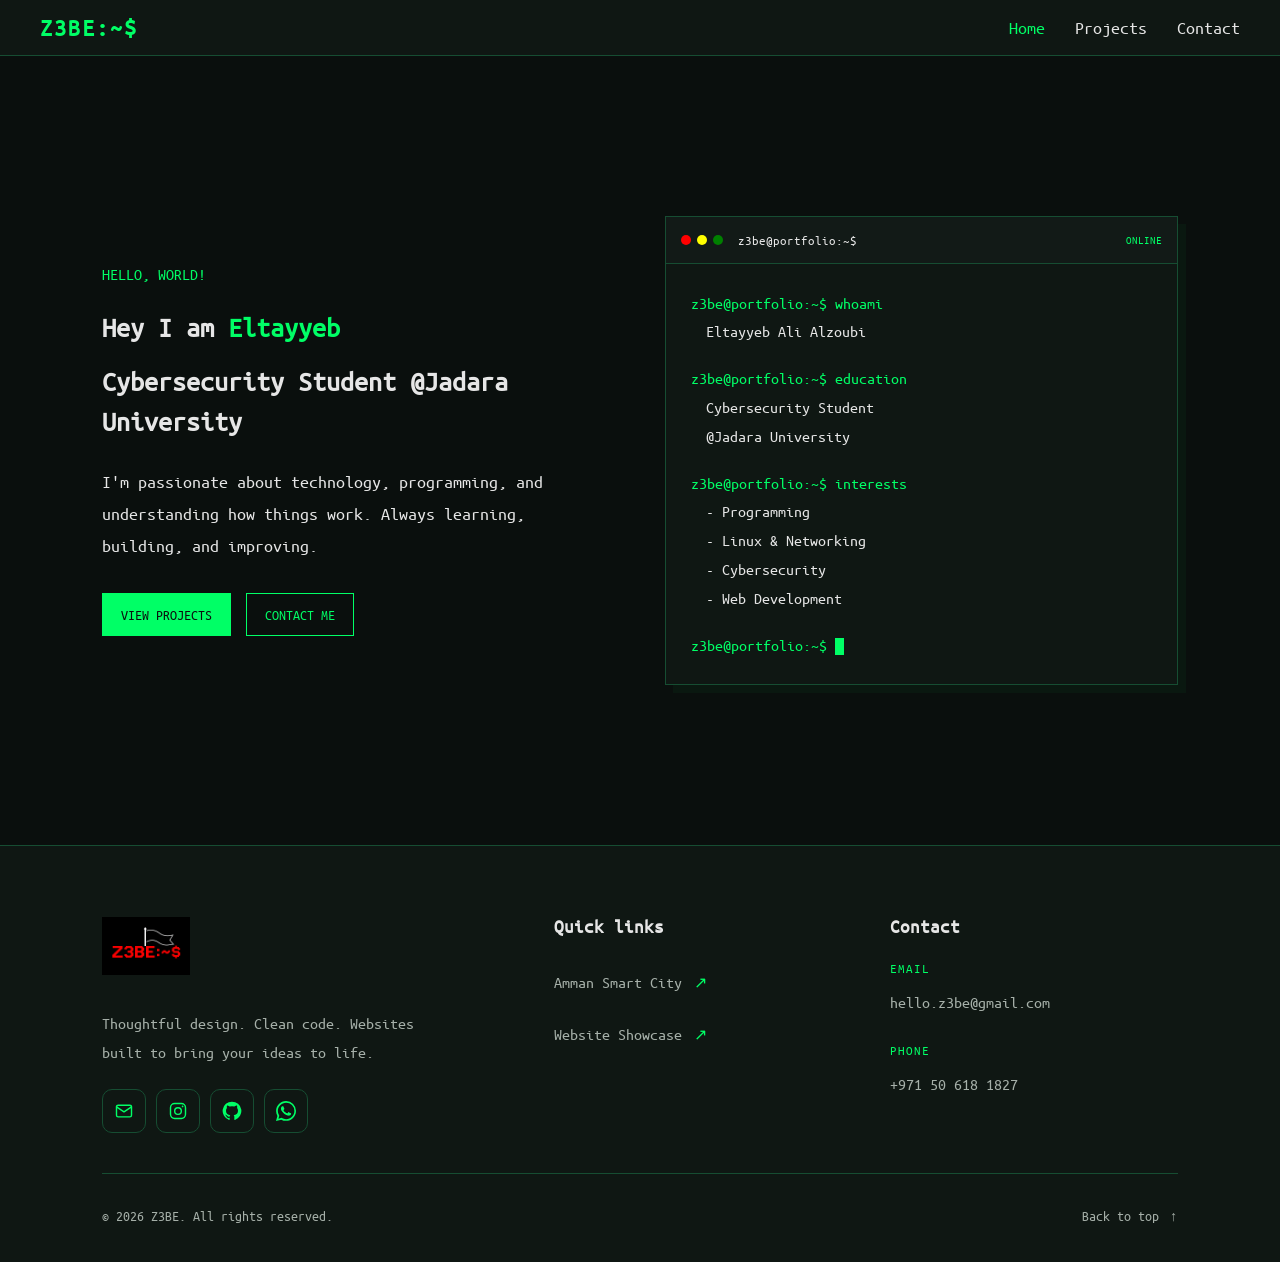
==== commit aed7971e: "Separate portfolio projects and contact into standalone pages" ====
--- a/index.html
+++ b/index.html
@@ -5,11 +5,11 @@
     <meta charset="UTF-8">
     <meta name="viewport" content="width=device-width, initial-scale=1.0">
     <link rel="icon" href="images/Z3BE logo(3).png">
-    <link rel="stylesheet" href="CSS/style.css?v=footer-icons-20261119">
-    <title>Home</title>
+    <link rel="stylesheet" href="CSS/style.css?v=separate-pages-20261119">
+    <title>Home | Z3BE</title>
 </head>
 
-<body>
+<body id="page-top" class="page-home">
 
     <header>
 
@@ -19,14 +19,15 @@
             </a>
         </div>
 
-        <nav>
-            <a href="#home">Home</a>
-            <a href="#projects">Projects</a>
-            <a href="#contact">Contact</a>
+        <nav aria-label="Main navigation">
+            <a href="index.html#home">Home</a>
+            <a href="projects.html">Projects</a>
+            <a href="contact.html">Contact</a>
         </nav>
 
     </header>
 
+    <main>
     <section class="hero" id="home">
 
         <div class="hero-content">
@@ -44,8 +45,8 @@
             </p>
 
             <div class="hero-buttons">
-                <a href="#projects" class="btn-primary">VIEW PROJECTS</a>
-                <a href="#contact" class="btn-secondary">CONTACT ME</a>
+                <a href="projects.html" class="btn-primary">VIEW PROJECTS</a>
+                <a href="contact.html" class="btn-secondary">CONTACT ME</a>
             </div>
 
         </div>
@@ -89,86 +90,12 @@
         </div>
 
     </section>
-
-    <section class="projects" id="projects">
-
-        <div class="projects-container">
-
-            <div class="card">
-                <a href="https://z3b-xs.github.io/smart-city/" target="_blank"><img src="images/Amman Skyline Emblem Logo.webp" alt="Proj1"></a>
-                <a href="https://z3b-xs.github.io/smart-city/" target="_blank">
-                    <h2>Amman Smart City</h2>
-                </a>
-                <p>
-                    Amman Smart City is a website that showcases Amman’s history, landmarks, and essential services, presenting the city as a modern and connected destination.
-                </p>
-            </div>
-
-            <!-- <div class="card">
-                <p class="label">Project Under Development</p>
-                <a href="proj2/v1.1/html/indexv1.1.html" target="_blank"><img src="images/logo-3losh.jpg" alt="Proj1"></a>
-                <a href="proj2/v1.1/html/indexv1.1.html" target="_blank">
-                    <h2>Alloush Restaurant</h2>
-                </a>
-                <p>
-                    Alloush Restaurant is a modern restaurant website that showcases its menu, signature dishes, location, and contact information, making it easy for customers to explore and order their favorite meals.
-                </p>
-            </div> -->
-
-            <div class="card">
-                <a href="https://z3b-xs.github.io/z3be.web/" target="_blank"><img src="images/localhost127_circular_logo.png" alt="Proj1"></a>
-                <a href="https://z3b-xs.github.io/z3be.web/" target="_blank">
-                    <h2>Website Showcase</h2>
-                </a>
-                <p>
-                    A collection of website demos created to showcase different styles and ideas for businesses, shops, and brands. Explore the designs to see how your website could look and find the style that best fits your business.
-                </p>
-            </div>
-
-        </div>
-
-    </section>
-
-    <section class="contact" id="contact">
-
-        <h2>Get In Touch<span>.</span></h2>
-
-        <p class="contact-description">
-            Have a project idea or want to connect?
-            Feel free to reach out.
-        </p>
-
-        <div class="contact-container">
-
-            <div class="contact-item">
-                <span class="contact-label">EMAIL:</span>
-                <a href="mailto:hello.z3be@gmail.com">
-                    hello.z3be@gmail.com
-                </a>
-            </div>
-
-            <div class="contact-item">
-                <span class="contact-label">INSTAGRAM:</span>
-                <a href="https://instagram.com/localhost127.dev" target="_blank" rel="noopener noreferrer">
-                    @localhost127.dev
-                </a>
-            </div>
-
-            <div class="contact-item">
-                <span class="contact-label">GITHUB:</span>
-                <a href="https://github.com/Z3B-Xs" target="_blank" rel="noopener noreferrer">
-                    @Z3B-Xs
-                </a>
-            </div>
-
-        </div>
-
-    </section>
+    </main>
 
     <footer class="site-footer">
         <div class="footer-content">
             <div class="footer-brand">
-                <a class="footer-logo" href="#home" aria-label="Z3BE — back to home">
+                <a class="footer-logo" href="index.html#home" aria-label="Z3BE — back to home">
                     <img src="images/Z3BE logo(3).png" alt="Z3BE logo" width="88" height="88" loading="lazy">
                 </a>
                 <p class="footer-description">Thoughtful design. Clean code. Websites built to bring your ideas to life.</p>
@@ -206,7 +133,7 @@
         </div>
         <div class="footer-bottom">
             <p>&copy; 2026 Z3BE. All rights reserved.</p>
-            <a href="#home">Back to top <span aria-hidden="true">↑</span></a>
+            <a href="#page-top">Back to top <span aria-hidden="true">↑</span></a>
         </div>
     </footer>
 
--- a/CSS/style.css
+++ b/CSS/style.css
@@ -400,22 +400,32 @@
 }
 .footer-content > div { min-width: 0; }
 .footer-logo { display: inline-block; }
-.footer-logo img { display: block; width: 120px; height: 120px; object-fit: contain; }
+.footer-logo img { display: block; width: 88px; height: 88px; max-width: 100%; object-fit: contain; }
 .footer-description { max-width: 330px; margin-top: 16px; color: #a6b0a9; line-height: 1.8; }
 .footer-socials { display: flex; flex-wrap: wrap; gap: 10px; margin-top: 22px; }
-.footer-socials a {
+.site-footer .footer-socials a {
     display: inline-flex;
+    flex: 0 0 44px;
     align-items: center;
     justify-content: center;
     width: 44px;
     height: 44px;
     border: 1px solid var(--border);
     border-radius: 10px;
-    color: var(--text);
+    color: var(--green);
+    background-color: transparent;
     transition: color .2s ease, background-color .2s ease, border-color .2s ease;
 }
-.footer-socials svg { width: 20px; height: 20px; }
-.footer-socials a:hover { color: var(--bg); background-color: var(--green); border-color: var(--green); }
+.site-footer .footer-socials svg {
+    display: block;
+    flex: 0 0 20px;
+    width: 20px;
+    height: 20px;
+    max-width: 20px;
+    max-height: 20px;
+    color: inherit;
+}
+.site-footer .footer-socials a:hover { color: var(--text); background-color: var(--bg); border-color: var(--green); }
 .footer-content h2 { margin: 14px 0 24px; color: var(--text); font-size: 19px; }
 .footer-links ul { list-style: none; display: grid; gap: 8px; }
 .footer-links a { display: inline-flex; align-items: center; gap: 12px; min-height: 44px; }
@@ -639,4 +649,20 @@
     .contact-item a {
         font-size: 14px;
     }
-}+}
+
+/* Shared layout for the home, projects and contact pages */
+body { min-height: 100vh; min-height: 100svh; display: flex; flex-direction: column; }
+main { flex: 1; min-width: 0; }
+.page-projects main, .page-contact main { display: flex; flex-direction: column; }
+.page-projects .projects, .page-contact .contact { flex: 1; }
+.page-intro { margin-bottom: 36px; max-width: 650px; }
+.page-intro .hello { margin-bottom: 12px; }
+.page-intro h2 { font-size: 32px; margin-bottom: 15px; }
+.page-intro h2 span { color: var(--green); }
+.page-intro > p:last-child { color: #a6b0a9; line-height: 1.8; }
+.page-home nav a[href="index.html#home"],
+.page-projects nav a[href="projects.html"],
+.page-contact nav a[href="contact.html"] { color: var(--green); }
+nav a:focus-visible { outline: 2px solid var(--green); outline-offset: 6px; }
+@media (max-width: 600px) { .page-intro h2 { font-size: 28px; } }
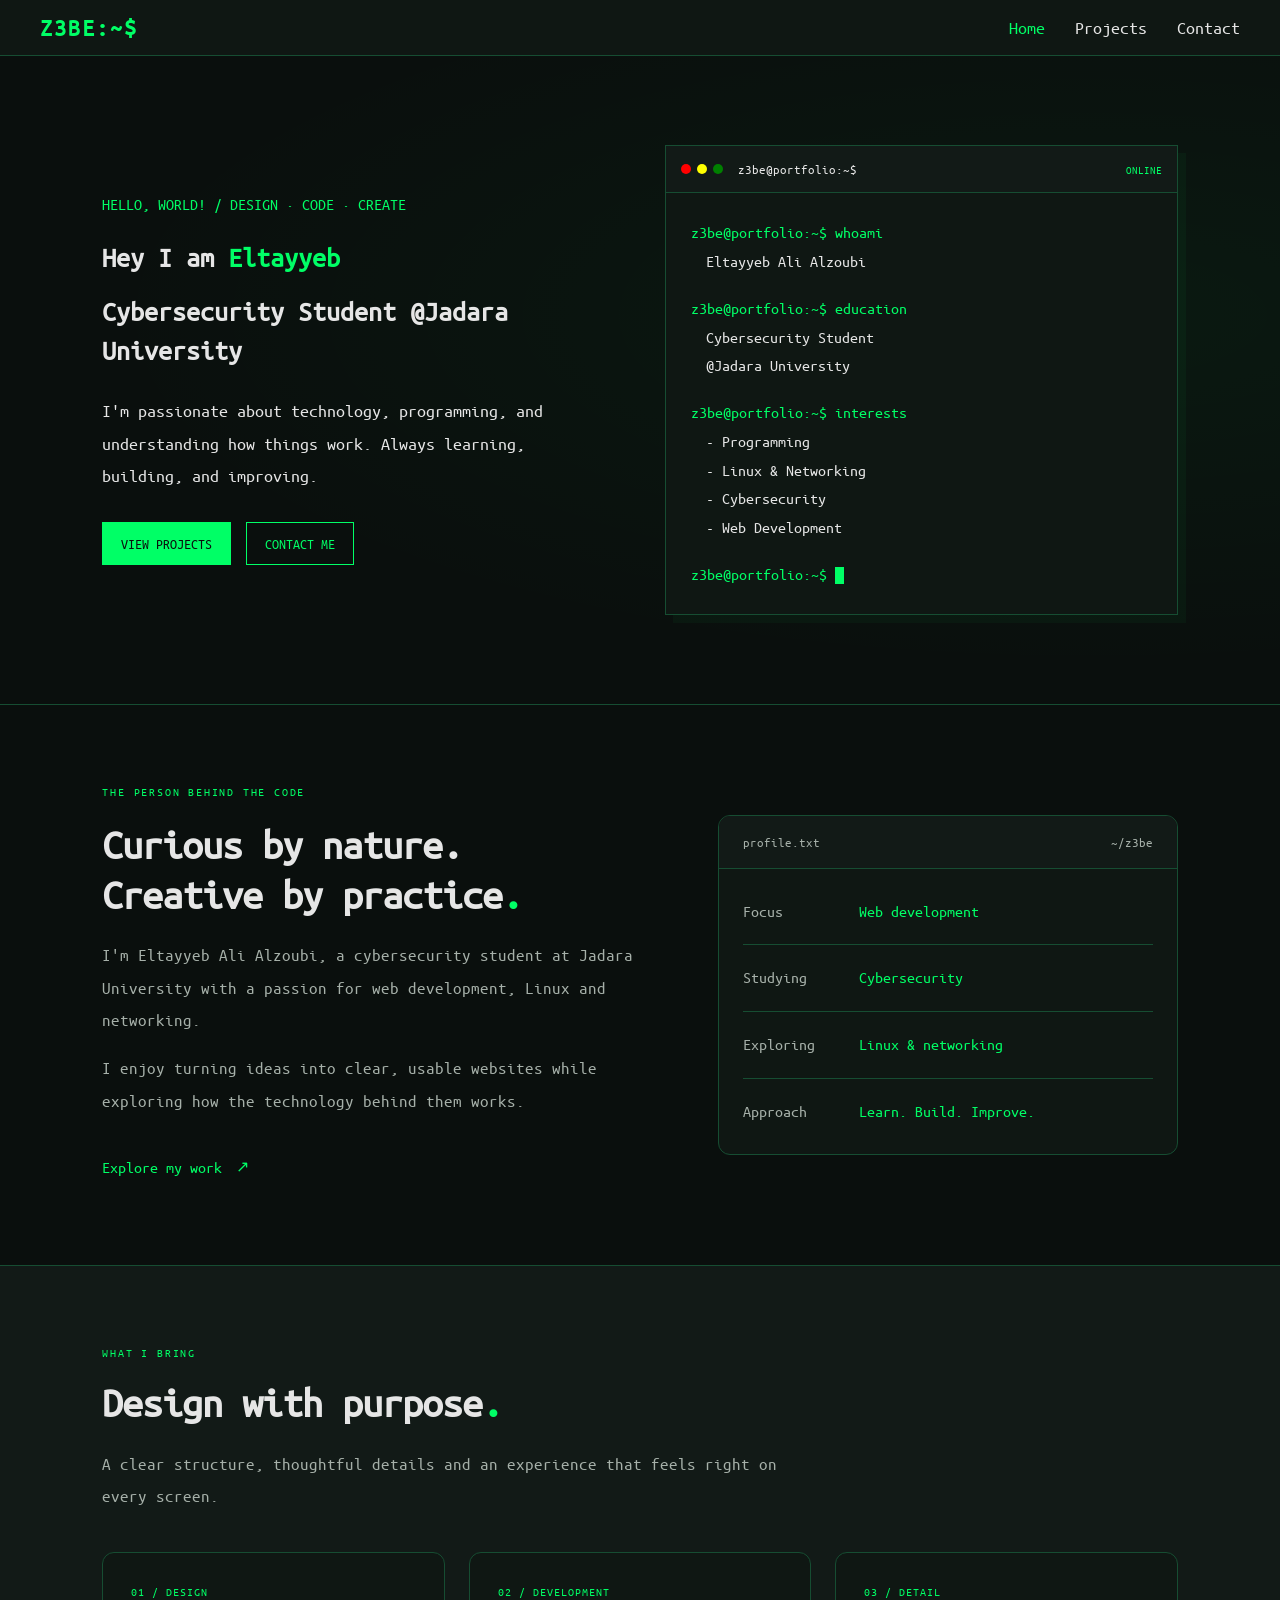
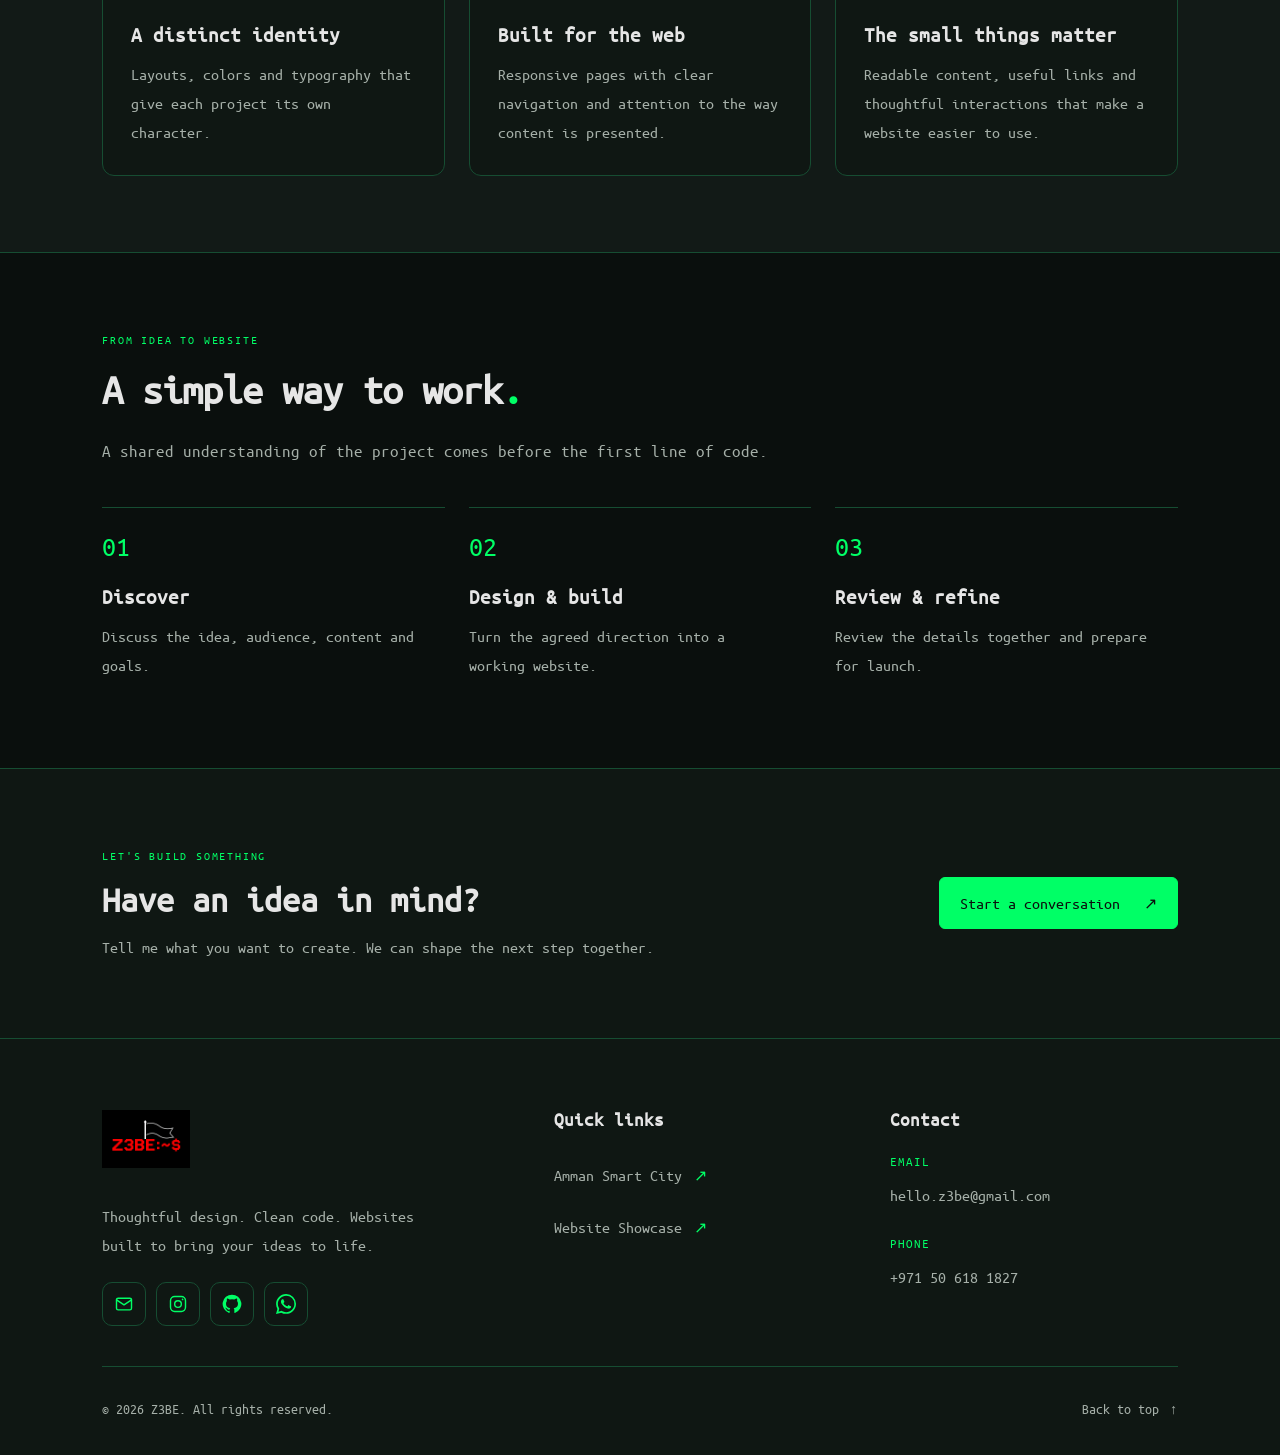
==== commit 920d924f: "Enrich portfolio pages with detailed sections and responsive layouts" ====
--- a/index.html
+++ b/index.html
@@ -5,7 +5,7 @@
     <meta charset="UTF-8">
     <meta name="viewport" content="width=device-width, initial-scale=1.0">
     <link rel="icon" href="images/Z3BE logo(3).png">
-    <link rel="stylesheet" href="CSS/style.css?v=separate-pages-20261119">
+    <link rel="stylesheet" href="CSS/style.css?v=fuller-pages-20261119">
     <title>Home | Z3BE</title>
 </head>
 
@@ -32,7 +32,7 @@
 
         <div class="hero-content">
 
-            <p class="hello">HELLO, WORLD!</p>
+            <p class="hello">HELLO, WORLD! / DESIGN · CODE · CREATE</p>
 
             <h2>Hey I am <span class="name">Eltayyeb</span></h2>
 
@@ -90,6 +90,20 @@
         </div>
 
     </section>
+
+    <section class="content-section about-section" aria-labelledby="about-title">
+        <div class="about-copy"><p class="eyebrow">THE PERSON BEHIND THE CODE</p><h2 id="about-title">Curious by nature.<br>Creative by practice<span>.</span></h2><p>I'm Eltayyeb Ali Alzoubi, a cybersecurity student at Jadara University with a passion for web development, Linux and networking.</p><p>I enjoy turning ideas into clear, usable websites while exploring how the technology behind them works.</p><a class="text-link" href="projects.html">Explore my work <span aria-hidden="true">↗</span></a></div>
+        <div class="profile-note"><div class="note-top"><span>profile.txt</span><span aria-hidden="true">~/z3be</span></div><dl><div><dt>Focus</dt><dd>Web development</dd></div><div><dt>Studying</dt><dd>Cybersecurity</dd></div><div><dt>Exploring</dt><dd>Linux &amp; networking</dd></div><div><dt>Approach</dt><dd>Learn. Build. Improve.</dd></div></dl></div>
+    </section>
+    <section class="content-section surface-section">
+        <div class="section-heading"><p class="eyebrow">WHAT I BRING</p><h2>Design with purpose<span>.</span></h2><p>A clear structure, thoughtful details and an experience that feels right on every screen.</p></div>
+        <div class="feature-grid"><article class="feature-panel"><span class="panel-number">01 / DESIGN</span><h3>A distinct identity</h3><p>Layouts, colors and typography that give each project its own character.</p></article><article class="feature-panel"><span class="panel-number">02 / DEVELOPMENT</span><h3>Built for the web</h3><p>Responsive pages with clear navigation and attention to the way content is presented.</p></article><article class="feature-panel"><span class="panel-number">03 / DETAIL</span><h3>The small things matter</h3><p>Readable content, useful links and thoughtful interactions that make a website easier to use.</p></article></div>
+    </section>
+    <section class="content-section">
+        <div class="section-heading"><p class="eyebrow">FROM IDEA TO WEBSITE</p><h2>A simple way to work<span>.</span></h2><p>A shared understanding of the project comes before the first line of code.</p></div>
+        <ol class="process-grid"><li><span>01</span><h3>Discover</h3><p>Discuss the idea, audience, content and goals.</p></li><li><span>02</span><h3>Design &amp; build</h3><p>Turn the agreed direction into a working website.</p></li><li><span>03</span><h3>Review &amp; refine</h3><p>Review the details together and prepare for launch.</p></li></ol>
+    </section>
+    <section class="studio-cta content-section"><div><p class="eyebrow">LET'S BUILD SOMETHING</p><h2>Have an idea in mind?</h2><p>Tell me what you want to create. We can shape the next step together.</p></div><a class="action-link primary-action" href="contact.html">Start a conversation <span aria-hidden="true">↗</span></a></section>
     </main>
 
     <footer class="site-footer">
--- a/CSS/style.css
+++ b/CSS/style.css
@@ -666,3 +666,92 @@
 .page-contact nav a[href="contact.html"] { color: var(--green); }
 nav a:focus-visible { outline: 2px solid var(--green); outline-offset: 6px; }
 @media (max-width: 600px) { .page-intro h2 { font-size: 28px; } }
+
+/* Expanded portfolio content */
+.content-section { padding: 76px 8%; }
+.surface-section { background: #121a17; border-block: 1px solid var(--border); }
+.eyebrow { color: var(--green); font-size: 12px; letter-spacing: 1.8px; line-height: 1.8; margin-bottom: 14px; }
+.section-heading { max-width: 720px; margin-bottom: 40px; }
+.section-heading h2, .about-copy h2 { font-size: clamp(28px, 4vw, 42px); line-height: 1.2; letter-spacing: -1px; margin-bottom: 20px; }
+.section-heading h2 span, .about-copy h2 span { color: var(--green); }
+.section-heading > p:last-child, .about-copy > p:not(.eyebrow) { color: #a6b0a9; line-height: 1.9; font-size: 17px; }
+.page-home .hero { min-height: 72vh; padding-block: 72px; background-image: radial-gradient(ellipse at 85% 40%, rgba(0,255,102,.045), transparent 65%); }
+.about-section { display: grid; grid-template-columns: minmax(0,1.2fr) minmax(0,1fr); gap: 64px; align-items: center; border-top: 1px solid var(--border); }
+.about-copy > p { margin-bottom: 16px; }
+.text-link { display: inline-flex; gap: 14px; align-items: center; min-height: 44px; color: var(--green); text-decoration: none; margin-top: 12px; }
+.profile-note { min-width: 0; background: var(--card); border: 1px solid var(--border); border-radius: 12px; overflow: hidden; }
+.note-top { padding: 18px 24px; display: flex; justify-content: space-between; gap: 12px; background: #121a17; border-bottom: 1px solid var(--border); color: #a6b0a9; font-size: 13px; }
+.profile-note dl { padding: 10px 24px; }
+.profile-note dl > div { display: grid; grid-template-columns: 100px minmax(0,1fr); gap: 16px; padding: 20px 0; border-bottom: 1px solid var(--border); line-height: 1.6; }
+.profile-note dl > div:last-child { border: 0; }
+.profile-note dt { color: #a6b0a9; }
+.profile-note dd { color: var(--green); overflow-wrap: anywhere; }
+.feature-grid, .process-grid { display: grid; grid-template-columns: repeat(3,minmax(0,1fr)); gap: 24px; }
+.feature-panel { padding: 28px; border: 1px solid var(--border); border-radius: 12px; background: var(--card); }
+.panel-number { color: var(--green); font-size: 12px; letter-spacing: 1px; }
+.feature-panel h3, .process-grid h3 { font-size: 21px; margin: 24px 0 14px; }
+.feature-panel p, .process-grid p { color: #a6b0a9; line-height: 1.8; }
+.process-grid { list-style: none; }
+.process-grid li { padding: 24px 24px 12px 0; border-top: 1px solid var(--border); }
+.process-grid li > span { color: var(--green); font-size: 28px; }
+.studio-cta { display: flex; flex-wrap: wrap; gap: 32px; align-items: center; justify-content: space-between; background: var(--card); border-top: 1px solid var(--border); }
+.studio-cta h2 { font-size: clamp(26px,4vw,36px); margin-bottom: 14px; }
+.studio-cta p:not(.eyebrow) { color: #a6b0a9; line-height: 1.8; max-width: 560px; }
+.action-link { display: inline-flex; justify-content: space-between; align-items: center; gap: 24px; min-height: 48px; padding: 13px 20px; color: var(--green); border: 1px solid var(--border); border-radius: 6px; text-decoration: none; line-height: 1.5; }
+.action-link:hover { border-color: var(--green); background: #16201c; }
+.primary-action { background: var(--green); color: var(--bg); border-color: var(--green); }
+.primary-action:hover { background: transparent; color: var(--green); }
+.work-grid { display: grid; grid-template-columns: repeat(2,minmax(0,1fr)); gap: 28px; }
+.work-card { min-width: 0; border: 1px solid var(--border); border-radius: 14px; overflow: hidden; background: var(--card); }
+.work-art { position: relative; display: grid; place-items: center; padding: 40px 30px; min-height: 280px; background-color: #121a17; background-image: linear-gradient(var(--border) 1px,transparent 1px),linear-gradient(90deg,var(--border) 1px,transparent 1px); background-size: 48px 48px; border-bottom: 1px solid var(--border); }
+.work-art img { width: 100%; max-width: 260px; height: 200px; object-fit: contain; transition: transform .25s ease; }
+.work-art:hover img { transform: translateY(-4px); }
+.work-index { position: absolute; top: 18px; left: 20px; font-size: 11px; letter-spacing: 1.5px; color: #a6b0a9; background: var(--card); padding: 6px 10px; }
+.work-copy { padding: 30px; }
+.work-copy h2 { font-size: 28px; margin-bottom: 16px; }
+.work-copy > p:not(.eyebrow), .work-detail p { color: #a6b0a9; line-height: 1.8; }
+.tag-list { display: flex; flex-wrap: wrap; gap: 8px; list-style: none; margin: 22px 0; }
+.tag-list li { padding: 6px 10px; color: var(--green); font-size: 12px; border: 1px solid var(--border); border-radius: 4px; }
+.work-detail { padding: 22px 0; border-top: 1px solid var(--border); margin-top: 24px; }
+.work-detail h3 { font-size: 16px; margin-bottom: 10px; }
+.work-copy .action-link { width: 100%; }
+.contact-layout { display: grid; grid-template-columns: minmax(0,1.3fr) minmax(0,1fr); gap: 32px; align-items: start; }
+.contact-methods { display: grid; grid-template-columns: repeat(2,minmax(0,1fr)); gap: 16px; }
+.contact-method { position: relative; display: block; padding: 26px; border: 1px solid var(--border); border-radius: 12px; background: var(--card); text-decoration: none; color: var(--text); }
+.contact-method:hover { border-color: var(--green); background: #121a17; }
+.contact-method .eyebrow { display: block; padding-right: 18px; }
+.contact-method h3 { font-size: 20px; line-height: 1.5; margin: 22px 0 12px; }
+.contact-value { color: #a6b0a9; font-size: 14px; overflow-wrap: anywhere; line-height: 1.8; }
+.method-arrow { position: absolute; right: 20px; top: 22px; color: var(--green); }
+.brief-panel { padding: 32px; border: 1px solid var(--border); border-radius: 12px; background: #121a17; min-width: 0; }
+.brief-panel h2 { font-size: 26px; margin-bottom: 16px; }
+.brief-panel > p:not(.eyebrow), .brief-list { color: #a6b0a9; line-height: 1.9; }
+.brief-list { padding-left: 20px; margin: 22px 0 28px; }
+.brief-list li { padding: 5px 0; }
+.brief-list li::marker { color: var(--green); }
+.faq-list { max-width: 850px; }
+.faq-list details { border-top: 1px solid var(--border); padding: 20px 0; }
+.faq-list details:last-child { border-bottom: 1px solid var(--border); }
+.faq-list summary { font-size: 18px; line-height: 1.6; cursor: pointer; padding: 6px 0; }
+.faq-list summary::marker { color: var(--green); }
+.faq-list details p { color: #a6b0a9; line-height: 1.9; max-width: 720px; padding: 18px 0 4px; }
+.content-section a:focus-visible, .faq-list summary:focus-visible { outline: 2px solid var(--green); outline-offset: 5px; }
+@media(max-width:1000px) { .contact-layout { grid-template-columns: minmax(0,1fr); } .about-section { gap: 32px; } }
+@media(max-width:768px) {
+    .content-section { padding: 52px 6%; }
+    .about-section, .work-grid { grid-template-columns: minmax(0,1fr); }
+    .feature-grid, .process-grid { grid-template-columns: minmax(0,1fr); gap: 16px; }
+    .section-heading { margin-bottom: 28px; }
+    .feature-panel h3 { margin-top: 18px; }
+    .page-home .hero { min-height: auto; padding-block: 48px; }
+}
+@media(max-width:480px) {
+    .content-section { padding: 44px 20px; }
+    .contact-methods { grid-template-columns: minmax(0,1fr); }
+    .work-copy, .brief-panel, .contact-method { padding: 24px; }
+    .profile-note dl > div { grid-template-columns: 82px minmax(0,1fr); gap: 10px; }
+    .work-art { min-height: 240px; padding: 40px 20px 24px; }
+    .work-art img { height: 180px; }
+    .studio-cta .action-link { width: 100%; }
+}
+@media(prefers-reduced-motion:reduce) { html { scroll-behavior: auto; } .cursor { animation: none; } .work-art img { transition: none; } .work-art:hover img { transform: none; } }
